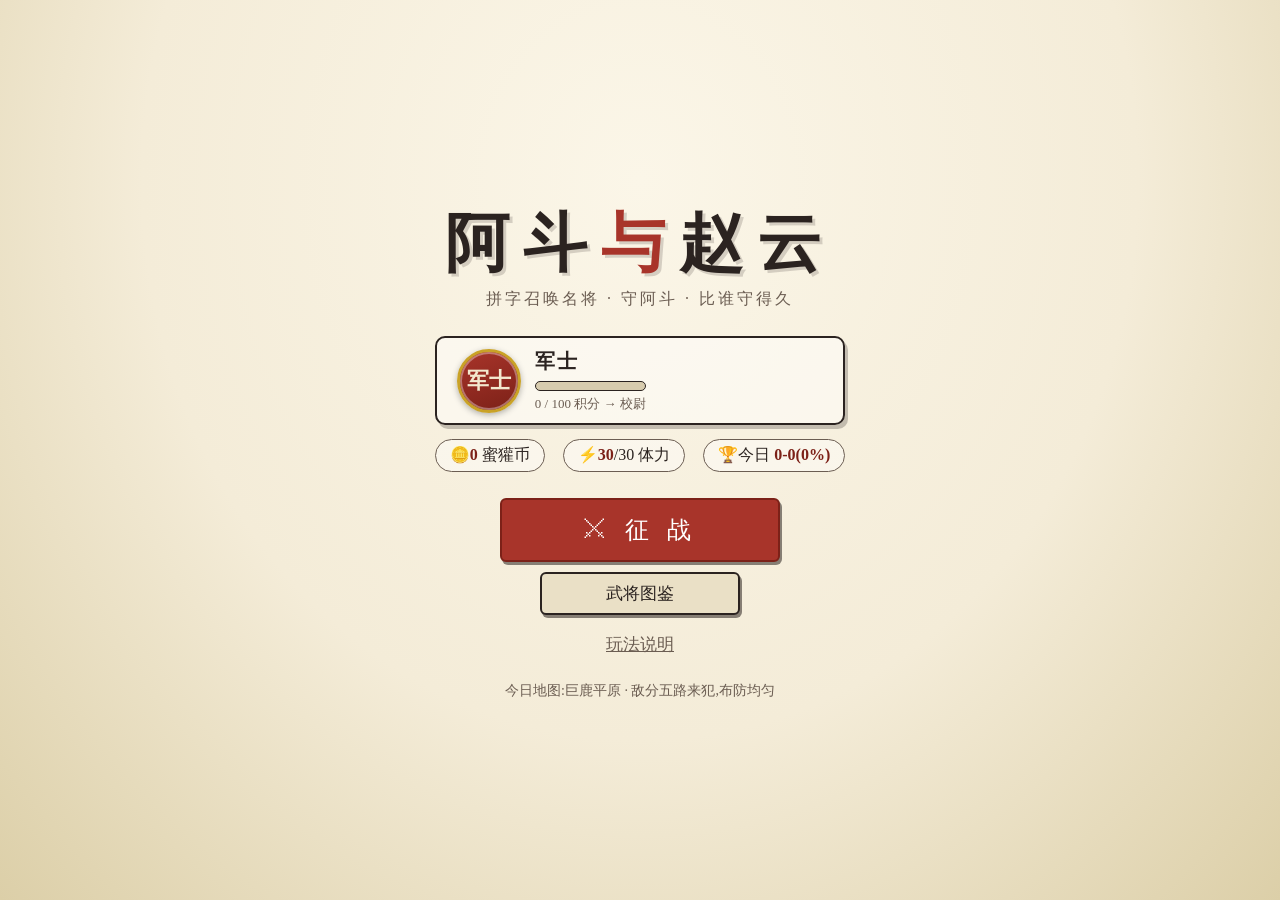
==== index.html @ 6e0cedb0 "feat: 阿斗与赵云武将版 webgame P0 最小闭环(纯前端,零依赖) - 假PVP异步对战:拟真人机器人按军衔分层生成战绩+昵称头像池 - 字谜玩法:征兵抽字牌→拼字召唤(赵+云=赵云)→重" ====
<!DOCTYPE html>
<html lang="zh-CN">
<head>
<meta charset="UTF-8">
<meta name="viewport" content="width=device-width, initial-scale=1.0, maximum-scale=1.0, user-scalable=no">
<title>阿斗与赵云 · 武将版</title>
<link rel="stylesheet" href="css/style.css">
</head>
<body>
<div id="app">

  <!-- ============ 主菜单 ============ -->
  <section id="screen-menu" class="screen">
    <div class="menu-inner">
      <h1 class="logo">阿斗<span class="gold">与</span>赵云</h1>
      <p class="logo-sub">拼字召唤名将 · 守阿斗 · 比谁守得久</p>
      <div class="menu-rank-card">
        <div id="menu-rank-badge" class="rank-badge">军士</div>
        <div class="rank-info">
          <div id="menu-rank-name" class="rank-name">军士</div>
          <div class="rank-bar"><div id="menu-rank-bar" class="rank-bar-fill"></div></div>
          <div id="menu-rank-progress" class="rank-progress">0 / 100 积分</div>
        </div>
      </div>
      <div class="menu-res-row">
        <div class="menu-res"><span class="res-ico">🪙</span><b id="menu-coins">0</b> 蜜獾币</div>
        <div class="menu-res"><span class="res-ico">⚡</span><b id="menu-stamina">30</b>/30 体力</div>
        <div class="menu-res"><span class="res-ico">🏆</span>今日 <b id="menu-wl">0-0</b></div>
      </div>
      <button id="btn-battle" class="btn btn-primary btn-big">⚔ 征 战</button>
      <button id="btn-gallery" class="btn btn-secondary">武将图鉴</button>
      <button id="btn-help" class="btn btn-text">玩法说明</button>
      <p id="menu-map" class="menu-map"></p>
    </div>
  </section>

  <!-- ============ 对战界面 ============ -->
  <section id="screen-battle" class="screen hidden">
    <div class="battle-hud">
      <div class="hud-opp" id="hud-opp"></div>
      <div class="hud-center">
        <div class="hud-wave">第 <b id="hud-wave">0</b>/30 波</div>
        <div class="hud-time" id="hud-time">00:00</div>
      </div>
      <div class="hud-adou">
        <span class="adou-label">阿斗</span>
        <span id="hud-hearts"></span>
      </div>
      <div class="hud-mantou">🍞 <b id="hud-mantou">0</b></div>
      <button id="btn-quit" class="btn btn-sm btn-text" title="撤退回主城">撤退</button>
    </div>
    <div class="hud-buffs" id="hud-buffs"></div>

    <div id="board-wrap">
      <div id="board"></div>
      <div id="adou-stand"></div>
    </div>

    <div class="battle-panel">
      <div class="panel-row">
        <div class="spell-slot-wrap">
          <div class="spell-slot" id="spell-slot">
            <div class="spell-cell" data-i="0"></div>
            <div class="spell-cell" data-i="1"></div>
            <div class="spell-cell" data-i="2"></div>
          </div>
          <button id="btn-summon" class="btn btn-gold btn-sm" disabled>召唤</button>
        </div>
        <button id="btn-recruit" class="btn btn-primary btn-recruit">征兵 <span id="recruit-cost">10</span>🍞</button>
        <button id="btn-frag" class="btn btn-sm btn-frag" disabled>碎片兑换 <span id="frag-count">0</span>/10</button>
      </div>
      <div class="panel-row">
        <div class="hand-label">字牌</div>
        <div id="hand-tiles" class="hand-tiles"></div>
      </div>
      <div class="panel-row">
        <div class="hand-label">武将</div>
        <div id="bench" class="bench"></div>
      </div>
    </div>
    <div class="tip-line" id="tip-line"></div>
  </section>

  <!-- ============ 图鉴 ============ -->
  <section id="screen-gallery" class="screen hidden">
    <div class="gallery-head">
      <button class="btn btn-text btn-back" data-back="menu">‹ 返回</button>
      <h2>武将图鉴</h2>
      <span id="gallery-count" class="gallery-count"></span>
    </div>
    <div id="gallery-grid" class="gallery-grid"></div>
    <div class="bond-box">
      <h3>羁绊</h3>
      <div id="bond-list" class="bond-list"></div>
    </div>
  </section>

  <!-- ============ 帮助 ============ -->
  <section id="screen-help" class="screen hidden">
    <div class="help-head">
      <button class="btn btn-text btn-back" data-back="menu">‹ 返回</button>
      <h2>玩法说明</h2>
    </div>
    <div class="help-body">
      <h3>目标</h3>
      <p>征兵、拼字召唤名将、排兵布阵,守住阿斗。与机器人对手比<b>谁坚持得更久</b>。</p>
      <h3>核心循环</h3>
      <p><b>征兵</b>抽字牌(成本递增)→ <b>拼字</b>凑齐姓名字牌召唤武将(赵+云=赵云,重复拼出升星)→ <b>布阵</b>拖武将上棋盘 → <b>防守</b>武将自动攻击,波次推进 → <b>对比</b>比对手坚持波数/用时定胜负。</p>
      <h3>卖血经济</h3>
      <p>阿斗每掉 1 滴血,补偿 <b>10 馒头</b>。可故意放水小怪换资源,但阿斗血量归零即败。</p>
      <h3>技能</h3>
      <p>武将自动攻击积攒怒气,怒气满后<b>点击棋盘上的武将</b>释放主动技能。</p>
      <h3>职业克制</h3>
      <p>枪克骑 · 骑克刀 · 刀克枪;弓远程压制近战;谋将克制精英/BOSS。6 种羁绊上阵自动激活。</p>
      <h3>军衔</h3>
      <p>对战胜利得 30 分、失败得 5 分,累计晋升 11 级军衔:军士→校尉→少将→中将→上将→大将→元帅→诸侯→霸主→君主→皇帝。对手按军衔分层,永远有"差一点就赢"的目标。</p>
      <h3>体力与广告(纯 IAA)</h3>
      <p>每日 30 点体力,每局消耗 1 点。体力不足时可通过<b>看广告</b>恢复(每日 5 次,每次 +10)。游戏无充值入口。</p>
      <h3>每日重置</h3>
      <p>地图每日轮换、今日胜率每日清零重算。</p>
    </div>
  </section>

  <!-- ============ 弹窗 ============ -->
  <div id="modal-mask" class="modal hidden">
    <div class="modal-box" id="modal-content"></div>
  </div>

</div>
<script src="js/config.js"></script>
<script src="js/rand.js"></script>
<script src="js/engine.js"></script>
<script src="js/bot.js"></script>
<script src="js/save.js"></script>
<script src="js/game.js"></script>
<script src="js/ui.js"></script>
<script>window.addEventListener('DOMContentLoaded', function () { Game.init(); });</script>
</body>
</html>
---- css/style.css ----
/* ============ 阿斗与赵云 · 水墨文字风 ============ */
* { margin:0; padding:0; box-sizing:border-box; -webkit-tap-highlight-color:transparent; }
:root{
  --paper:#f4ecd8;
  --paper-2:#eae0c6;
  --ink:#2b2320;
  --ink-soft:#6b5d52;
  --red:#a8342a;
  --red-deep:#7c2118;
  --gold:#c9a227;
  --gold-light:#e8c96a;
  --ssr:#d4a017;
  --sr:#7a5cc7;
  --green:#3f6d3f;
}
html,body{ height:100%; }
body{
  font-family:"STKaiti","KaiTi","楷体","STSong","SimSun",serif;
  background:radial-gradient(ellipse at 50% 20%, #fbf6e8 0%, var(--paper) 55%, #dccfa8 100%);
  color:var(--ink);
  overflow:hidden;
  user-select:none;
  touch-action:manipulation;
}
.hidden{ display:none !important; }
button{ font-family:inherit; cursor:pointer; }

/* ---------- 通用按钮 ---------- */
.btn{
  border:2px solid var(--ink);
  background:var(--paper-2);
  color:var(--ink);
  padding:8px 16px;
  font-size:17px;
  border-radius:6px;
  box-shadow:2px 3px 0 rgba(43,35,32,.55);
  transition:transform .06s, box-shadow .06s, filter .15s;
}
.btn:hover{ filter:brightness(1.06); }
.btn:active{ transform:translate(1px,2px); box-shadow:1px 1px 0 rgba(43,35,32,.55); }
.btn:disabled{ opacity:.45; cursor:not-allowed; box-shadow:1px 2px 0 rgba(43,35,32,.35); }
.btn-primary{ background:var(--red); color:#fff; border-color:var(--red-deep); }
.btn-gold{ background:var(--gold-light); border-color:var(--gold); color:#3a2a05; }
.btn-secondary{ background:var(--paper-2); }
.btn-text{ background:none; border:none; box-shadow:none; color:var(--ink-soft); text-decoration:underline; }
.btn-text:hover{ color:var(--ink); }
.btn-big{ font-size:24px; padding:14px 46px; letter-spacing:6px; }
.btn-sm{ font-size:14px; padding:5px 10px; }

/* ---------- 屏幕 ---------- */
.screen{
  position:fixed; inset:0;
  display:flex; flex-direction:column;
  align-items:center; justify-content:center;
  overflow:hidden;
}

/* ---------- 主菜单 ---------- */
.menu-inner{ text-align:center; padding:20px; }
.logo{
  font-size:64px; letter-spacing:14px; color:var(--ink);
  text-shadow:3px 3px 0 rgba(43,35,32,.18);
  margin-bottom:2px;
}
.logo .gold{ color:var(--red); }
.logo-sub{ color:var(--ink-soft); font-size:16px; margin-bottom:26px; letter-spacing:3px; }
.menu-rank-card{
  display:flex; align-items:center; gap:14px;
  background:rgba(255,255,255,.45);
  border:2px solid var(--ink);
  border-radius:10px;
  padding:10px 20px;
  margin:0 auto 14px;
  max-width:420px;
  text-align:left;
  box-shadow:3px 4px 0 rgba(43,35,32,.25);
}
.rank-badge{
  width:64px; height:64px; flex:none;
  border-radius:50%;
  background:linear-gradient(160deg, var(--red), var(--red-deep));
  color:#f3e9cf;
  font-size:22px; font-weight:bold;
  display:flex; align-items:center; justify-content:center;
  border:3px solid var(--gold);
  box-shadow:inset 0 0 0 2px rgba(255,255,255,.35), 0 2px 6px rgba(0,0,0,.3);
}
.rank-name{ font-size:20px; font-weight:bold; letter-spacing:2px; }
.rank-bar{ height:10px; background:#d8ccae; border:1px solid var(--ink); border-radius:6px; margin:6px 0 4px; overflow:hidden; }
.rank-bar-fill{ height:100%; background:linear-gradient(90deg, var(--gold), var(--gold-light)); width:0%; transition:width .4s; }
.rank-progress{ font-size:13px; color:var(--ink-soft); }
.menu-res-row{ display:flex; gap:18px; justify-content:center; margin:0 auto 26px; flex-wrap:wrap; }
.menu-res{ font-size:16px; background:rgba(255,255,255,.4); border:1px solid var(--ink-soft); border-radius:20px; padding:5px 14px; }
.menu-res b{ color:var(--red-deep); }
.menu-inner .btn{ display:block; margin:10px auto; }
#btn-battle{ min-width:280px; }
#btn-gallery{ min-width:200px; }
.menu-map{ margin-top:18px; color:var(--ink-soft); font-size:14px; }

/* ---------- 对局 HUD ---------- */
#screen-battle{ justify-content:flex-start; }
.battle-hud{
  width:100%; max-width:960px;
  display:flex; align-items:center; gap:14px;
  padding:10px 14px 4px;
  font-size:16px;
}
.hud-opp{
  display:flex; align-items:center; gap:8px;
  background:rgba(255,255,255,.5);
  border:1px solid var(--ink-soft);
  border-radius:20px;
  padding:4px 12px 4px 4px;
  flex:1; min-width:0;
}
.avatar{
  width:36px; height:36px; flex:none;
  border-radius:50%;
  background:linear-gradient(150deg,#7a5cc7,#4a3a8f);
  color:#fff; font-size:19px;
  display:flex; align-items:center; justify-content:center;
  border:2px solid var(--gold);
}
.hud-opp .opp-name{ font-weight:bold; font-size:15px; white-space:nowrap; overflow:hidden; text-overflow:ellipsis; }
.hud-opp .opp-info{ font-size:12px; color:var(--ink-soft); white-space:nowrap; overflow:hidden; text-overflow:ellipsis; }
.hud-center{ text-align:center; flex:none; }
.hud-wave{ font-size:15px; }
.hud-wave b{ color:var(--red-deep); font-size:19px; }
.hud-time{ font-size:13px; color:var(--ink-soft); }
.hud-adou{ flex:none; display:flex; align-items:center; gap:6px; font-size:15px; }
.adou-label{ font-weight:bold; color:var(--red-deep); }
.heart{ color:var(--red); font-size:18px; text-shadow:0 1px 0 rgba(0,0,0,.2); }
.heart.lost{ color:#c9bfa6; }
.hud-mantou{ flex:none; font-size:17px; }
.hud-mantou b{ color:var(--green); font-size:20px; }
.hud-buffs{
  width:100%; max-width:960px; padding:0 14px;
  display:flex; gap:8px; min-height:24px; flex-wrap:wrap;
}
.hud-buffs .buff-chip{
  font-size:12px; background:rgba(201,162,39,.25);
  border:1px solid var(--gold); border-radius:10px; padding:1px 8px;
}

/* ---------- 棋盘 ---------- */
#board-wrap{ position:relative; width:100%; max-width:960px; padding:6px 14px 2px; flex:1; display:flex; align-items:center; }
#board{
  position:relative;
  width:100%;
  aspect-ratio:7/5;
  background:rgba(255,255,255,.38);
  border:3px solid var(--ink);
  border-radius:8px;
  box-shadow:4px 5px 0 rgba(43,35,32,.3), inset 0 0 40px rgba(124,33,24,.06);
}
.board-grid-line{
  position:absolute; background:rgba(43,35,32,.13);
}
.board-grid-line.v{ width:1px; top:0; bottom:0; }
.board-grid-line.h{ height:1px; left:0; right:0; }
.cell-hint{
  position:absolute; border:2px dashed rgba(43,35,32,.3); border-radius:4px;
  background:rgba(255,255,255,.1);
}
.cell-hint.ok{ border-color:rgba(63,109,63,.65); background:rgba(63,109,63,.15); }
.cell-hint.bad{ border-color:rgba(168,52,42,.65); background:rgba(168,52,42,.15); }

.unit{
  position:absolute;
  transform:translate(-50%,-50%);
  z-index:3;
  display:flex; flex-direction:column; align-items:center; justify-content:center;
  transition:left .1s linear, top .1s linear;
}
.unit.monster{ z-index:2; transition:none; }
.unit .u-face{
  width:74%; aspect-ratio:1;
  border-radius:6px;
  display:flex; align-items:center; justify-content:center;
  font-size:clamp(13px, 2.4vw, 26px); font-weight:bold;
  color:#fff;
  border:2px solid var(--ink);
  box-shadow:2px 2px 0 rgba(43,35,32,.5);
  text-shadow:1px 1px 0 rgba(0,0,0,.4);
  position:relative;
}
.unit.monster .u-face{ border-radius:50%; background:#7a7468; }
.unit.monster .u-face.elite{ background:#a8342a; border-color:var(--red-deep); }
.unit.monster .u-face.boss{ background:#3d2b1f; font-size:clamp(18px,3.2vw,34px); border-width:3px; }
.unit .u-hp{
  width:80%; height:5px; background:rgba(0,0,0,.35);
  border-radius:3px; margin-top:2px; overflow:hidden;
}
.unit .u-hp i{ display:block; height:100%; background:linear-gradient(90deg,#5c8a3f,#8fce5e); }
.unit.monster .u-hp i{ background:linear-gradient(90deg,#b0433a,#e07a6c); }
.unit .u-name{ font-size:clamp(11px,1.5vw,15px); line-height:1.1; text-align:center; }
.unit .u-star{ font-size:10px; color:var(--gold); line-height:1; text-shadow:0 0 2px rgba(0,0,0,.4); }
.unit .u-lv{ position:absolute; top:-8px; right:-8px; font-size:10px; background:var(--ink); color:#fff; border-radius:8px; padding:0 5px; }
.unit.ready-fury{ filter:drop-shadow(0 0 6px rgba(201,162,39,.95)); }
.unit.ready-fury .u-face{ animation:pulse 1s infinite; cursor:pointer; }
@keyframes pulse{ 0%,100%{box-shadow:0 0 4px 2px rgba(201,162,39,.8);} 50%{box-shadow:0 0 14px 5px rgba(201,162,39,1);} }
.unit.attacking .u-face{ animation:strike .18s; }
@keyframes strike{ 0%{transform:scale(1);} 40%{transform:scale(1.18);} 100%{transform:scale(1);} }
.unit .u-fury{
  width:80%; height:4px; background:rgba(0,0,0,.3);
  border-radius:2px; margin-top:1px; overflow:hidden;
}
.unit .u-fury i{ display:block; height:100%; background:linear-gradient(90deg,#c9a227,#ffe08a); }

/* 阿斗营帐 */
#adou-stand{
  position:absolute; z-index:4;
  width:12%; aspect-ratio:1;
  transform:translate(-50%,-50%);
  pointer-events:none;
  display:flex; flex-direction:column; align-items:center; justify-content:center;
  background:rgba(168,52,42,.85);
  border:3px solid var(--red-deep);
  border-radius:50%;
  color:#f7eccb; font-size:clamp(13px,2vw,20px); font-weight:bold;
  box-shadow:3px 4px 0 rgba(43,35,32,.4), inset 0 0 12px rgba(255,255,255,.2);
}
#adou-stand .adou-hp{ font-size:clamp(10px,1.3vw,13px); letter-spacing:2px; }
#adou-stand.hurt{ animation:adouHurt .35s; }
@keyframes adouHurt{ 0%,100%{transform:translate(-50%,-50%) scale(1);} 40%{transform:translate(-50%,-50%) scale(1.25);} }
#adou-stand.dead{ filter:grayscale(.9); opacity:.6; }

/* 飘字 */
.dmg-float{
  position:absolute; z-index:9;
  transform:translate(-50%,-50%);
  font-weight:bold; font-size:15px;
  color:#fff; text-shadow:1px 1px 0 rgba(0,0,0,.6), -1px -1px 0 rgba(0,0,0,.6);
  pointer-events:none;
  animation:floatUp .9s ease-out forwards;
}
.dmg-float.crit{ color:#ffe08a; font-size:20px; }
.dmg-float.heal{ color:#8fce5e; }
.dmg-float.gold{ color:var(--gold-light); }
@keyframes floatUp{ 0%{opacity:1;} 100%{opacity:0; transform:translate(-50%,-140%);} }
.boom{
  position:absolute; z-index:8; pointer-events:none;
  width:44px; height:44px; border-radius:50%;
  background:radial-gradient(circle, rgba(255,224,138,.95), rgba(201,39,39,.7) 60%, transparent 75%);
  animation:boomAnim .5s ease-out forwards;
}
@keyframes boomAnim{ 0%{transform:translate(-50%,-50%) scale(.3); opacity:1;} 100%{transform:translate(-50%,-50%) scale(1.9); opacity:0;} }
.bolt{
  position:absolute; z-index:8; pointer-events:none;
  width:6px; height:60px; background:linear-gradient(#fff,#ffd700,#ff6a00);
  box-shadow:0 0 12px 3px rgba(255,200,60,.8);
  animation:boltAnim .45s ease-out forwards;
}
@keyframes boltAnim{ 0%{transform:translate(-50%,-50%) rotate(var(--rot)) scaleY(0); opacity:1;} 60%{transform:translate(-50%,-50%) rotate(var(--rot)) scaleY(1);} 100%{transform:translate(-50%,-50%) rotate(var(--rot)) scaleY(1); opacity:0;} }
.flame{
  position:absolute; z-index:8; pointer-events:none;
  width:34px; height:34px; border-radius:50%;
  background:radial-gradient(circle, #ffe27a, #ff7a1a 60%, transparent 78%);
  animation:flameAnim .6s ease-out forwards;
}
@keyframes flameAnim{ 0%{transform:translate(-50%,-50%) scale(.4); opacity:1;} 100%{transform:translate(-50%,-50%) scale(1.7); opacity:0;} }

/* ---------- 底部面板 ---------- */
.battle-panel{
  width:100%; max-width:960px;
  padding:4px 14px 10px;
  display:flex; flex-direction:column; gap:6px;
}
.panel-row{ display:flex; align-items:center; gap:8px; min-height:52px; }
.spell-slot-wrap{ display:flex; align-items:center; gap:6px; flex:none; }
.spell-slot{ display:flex; gap:4px; }
.spell-cell{
  width:42px; height:52px;
  background:rgba(255,255,255,.4);
  border:2px dashed var(--ink-soft);
  border-radius:5px;
  display:flex; align-items:center; justify-content:center;
  font-size:24px; font-weight:bold;
  position:relative;
  transition:transform .08s;
}
.spell-cell.filled{ background:linear-gradient(160deg, #fdf3dd, #e8d9b4); border-style:solid; border-color:var(--ink); box-shadow:2px 2px 0 rgba(43,35,32,.4); }
.spell-cell.matched{ border-color:var(--red); box-shadow:0 0 8px 2px rgba(201,162,39,.9); }
.spell-cell.empty:hover{ background:rgba(255,255,255,.65); }
.spell-cell .tile-star{ position:absolute; top:-6px; right:-6px; font-size:10px; color:var(--ssr); background:#fff; border-radius:6px; padding:0 3px; border:1px solid var(--gold); }
.btn-recruit{ flex:none; font-size:18px; padding:10px 18px; }
.btn-frag{ flex:none; }
.hand-label{ flex:none; font-size:14px; color:var(--ink-soft); width:34px; }
.hand-tiles{ flex:1; display:flex; gap:6px; overflow-x:auto; padding:4px 0; min-height:54px; }
.hand-tiles::-webkit-scrollbar{ height:4px; }
.hand-tiles::-webkit-scrollbar-thumb{ background:var(--ink-soft); border-radius:2px; }
.bench{ flex:1; display:flex; gap:8px; overflow-x:auto; padding:4px 0; min-height:60px; }
.bench::-webkit-scrollbar{ height:4px; }
.bench::-webkit-scrollbar-thumb{ background:var(--ink-soft); border-radius:2px; }

/* 字牌 */
.tile{
  flex:none;
  width:44px; height:54px;
  background:linear-gradient(160deg, #fdf3dd, #eadbb2);
  border:2px solid var(--ink);
  border-radius:5px;
  display:flex; align-items:center; justify-content:center;
  font-size:26px; font-weight:bold;
  position:relative;
  box-shadow:2px 3px 0 rgba(43,35,32,.45);
  cursor:grab;
  transition:transform .08s;
}
.tile:active{ cursor:grabbing; transform:scale(.94); }
.tile .tile-sr{ position:absolute; bottom:-6px; right:-6px; font-size:9px; background:var(--sr); color:#fff; border-radius:6px; padding:0 4px; border:1px solid #fff; }
.tile .tile-ssr{ position:absolute; bottom:-6px; right:-6px; font-size:9px; background:var(--ssr); color:#fff; border-radius:6px; padding:0 4px; border:1px solid #fff; }
.tile.glow{ animation:tileGlow 1.2s infinite; }
@keyframes tileGlow{ 0%,100%{box-shadow:2px 3px 0 rgba(43,35,32,.45);} 50%{box-shadow:0 0 10px 3px rgba(201,162,39,.9);} }

/* 武将卡(待部署/图鉴) */
.gen-card{
  flex:none;
  width:92px;
  background:linear-gradient(170deg, #fdf6e6, #e7d7b0);
  border:2px solid var(--ink);
  border-radius:8px;
  padding:5px 6px;
  box-shadow:2px 3px 0 rgba(43,35,32,.4);
  cursor:grab;
  text-align:center;
  position:relative;
}
.gen-card:active{ cursor:grabbing; }
.gen-card .gc-name{ font-size:16px; font-weight:bold; line-height:1.2; }
.gen-card .gc-cls{ font-size:11px; color:var(--ink-soft); }
.gen-card .gc-star{ font-size:12px; color:var(--gold); text-shadow:0 0 2px rgba(0,0,0,.2); }
.gen-card .gc-lv{ font-size:10px; color:var(--ink-soft); }
.gen-card.ssr{ border-color:var(--ssr); background:linear-gradient(170deg,#fff6dd,#f0d68a); }
.gen-card.sr{ border-color:var(--sr); background:linear-gradient(170deg,#f4eefe,#d9c9f2); }
.gen-card .gc-bonds{ font-size:10px; color:var(--red-deep); line-height:1.3; min-height:14px; }
.gen-card .gc-skill{ font-size:9px; color:var(--ink-soft); line-height:1.2; margin-top:2px; }
.gen-card .gc-own{ position:absolute; top:-8px; right:-8px; font-size:13px; background:#fff; border:1px solid var(--gold); border-radius:50%; width:22px; height:22px; display:flex; align-items:center; justify-content:center; }

/* 顶部提示 */
.tip-line{
  width:100%; max-width:960px; padding:0 14px 8px;
  text-align:center; font-size:14px; color:var(--ink-soft);
  min-height:22px;
}

/* 拖拽鬼影 */
.ghosting{ opacity:.72; pointer-events:none; box-shadow:0 8px 20px rgba(0,0,0,.35); transform:scale(1.06); }

/* 召唤按钮就绪发光 */
#btn-summon.btn-glow{
  animation:btnGlow 1.1s infinite;
  background:linear-gradient(160deg, var(--gold-light), var(--gold));
  color:#3a2a05;
}
@keyframes btnGlow{ 0%,100%{box-shadow:0 0 6px 1px rgba(201,162,39,.7);} 50%{box-shadow:0 0 16px 5px rgba(201,162,39,1);} }

/* 图鉴未收集 */
.gen-card.not-owned{ opacity:.72; }

/* ---------- 图鉴 ---------- */
#screen-gallery{ justify-content:flex-start; overflow-y:auto; }
.gallery-head{ width:100%; max-width:960px; display:flex; align-items:center; gap:14px; padding:14px; }
.gallery-head h2{ flex:1; text-align:center; font-size:26px; letter-spacing:6px; }
.gallery-count{ color:var(--ink-soft); }
.gallery-grid{ width:100%; max-width:960px; padding:0 14px; display:grid; grid-template-columns:repeat(auto-fill,minmax(150px,1fr)); gap:12px; }
.gallery-grid .gen-card{ width:auto; cursor:default; }
.bond-box{ width:100%; max-width:960px; padding:16px 14px 30px; }
.bond-box h3{ font-size:20px; margin-bottom:8px; letter-spacing:3px; }
.bond-list{ display:grid; grid-template-columns:repeat(auto-fill,minmax(220px,1fr)); gap:8px; }
.bond-item{
  background:rgba(255,255,255,.45); border:1px solid var(--ink-soft);
  border-radius:8px; padding:8px 12px; font-size:14px;
}
.bond-item b{ color:var(--red-deep); }

/* ---------- 帮助 ---------- */
#screen-help{ justify-content:flex-start; overflow-y:auto; }
.help-head{ width:100%; max-width:960px; display:flex; align-items:center; gap:14px; padding:14px; }
.help-head h2{ flex:1; text-align:center; font-size:26px; letter-spacing:6px; }
.help-body{ width:100%; max-width:720px; padding:0 20px 40px; }
.help-body h3{ font-size:19px; margin:16px 0 6px; color:var(--red-deep); border-left:4px solid var(--red); padding-left:8px; }
.help-body p{ font-size:16px; line-height:1.7; color:var(--ink); }
.help-body b{ color:var(--red-deep); }

/* ---------- 弹窗 ---------- */
.modal{
  position:fixed; inset:0; z-index:50;
  background:rgba(30,22,16,.55);
  display:flex; align-items:center; justify-content:center;
  backdrop-filter:blur(2px);
}
.modal-box{
  background:linear-gradient(170deg, #fbf4e2, #e9dcb8);
  border:3px solid var(--ink);
  border-radius:14px;
  padding:22px 26px;
  max-width:560px; width:92%;
  box-shadow:6px 8px 0 rgba(0,0,0,.35);
  text-align:center;
  max-height:88vh; overflow-y:auto;
}
.modal-box h2{ font-size:26px; letter-spacing:4px; margin-bottom:6px; }
.modal-box h3{ font-size:18px; margin:12px 0 6px; color:var(--red-deep); }
.modal-box p{ font-size:15px; line-height:1.6; margin:4px 0; }
.modal-box .btn{ margin:8px 6px; }

/* 对手卡 */
.opp-card{
  display:flex; align-items:center; gap:14px;
  background:rgba(255,255,255,.5);
  border:2px solid var(--ink);
  border-radius:12px;
  padding:12px 16px;
  margin:10px 0;
  text-align:left;
}
.opp-card .avatar{ width:54px; height:54px; font-size:26px; }
.opp-card .opp-name{ font-size:19px; font-weight:bold; }
.opp-card .opp-rank{ font-size:13px; color:var(--red-deep); font-weight:bold; }
.opp-card .opp-stat{ font-size:14px; color:var(--ink); }
.opp-card .opp-lineup{ font-size:12px; color:var(--ink-soft); margin-top:2px; }
.opp-card .opp-tag{ font-size:12px; background:var(--paper-2); border:1px solid var(--ink-soft); border-radius:10px; padding:0 8px; margin-right:4px; }

/* 结算 */
.settle-result{ font-size:34px; font-weight:bold; letter-spacing:8px; margin:6px 0; }
.settle-result.win{ color:var(--red-deep); }
.settle-result.lose{ color:#5a5248; }
.settle-result.draw{ color:var(--gold); }
.compare-bar{
  display:flex; align-items:center; gap:10px; margin:12px 0;
}
.compare-bar .cb-side{ flex:1; text-align:center; font-size:13px; }
.compare-bar .cb-track{ flex:3; height:16px; background:#d8ccae; border:1px solid var(--ink); border-radius:8px; position:relative; }
.compare-bar .cb-fill{ position:absolute; top:0; bottom:0; border-radius:8px; }
.compare-bar .cb-fill.me{ left:0; background:linear-gradient(90deg,var(--red),#e0655a); }
.compare-bar .cb-fill.opp{ right:0; background:linear-gradient(270deg,var(--gold),#a8842a); }
.star-row{ font-size:30px; letter-spacing:6px; margin:8px 0; }
.star-row .on{ color:var(--gold); text-shadow:0 0 6px rgba(201,162,39,.8); }
.star-row .off{ color:#c9bfa6; }
.reward-line{ font-size:15px; margin:6px 0; }
.reward-line b{ color:var(--red-deep); }

/* 三选一 */
.choice-grid{ display:flex; flex-direction:column; gap:8px; margin:10px 0; }
.choice-item{
  background:rgba(255,255,255,.55);
  border:2px solid var(--ink);
  border-radius:10px;
  padding:10px 14px;
  font-size:16px;
  text-align:left;
  box-shadow:2px 3px 0 rgba(43,35,32,.4);
  transition:filter .1s, transform .05s;
}
.choice-item:hover{ filter:brightness(1.07); }
.choice-item:active{ transform:translate(1px,2px); box-shadow:1px 1px 0 rgba(43,35,32,.4); }
.choice-item .ci-title{ font-weight:bold; color:var(--red-deep); font-size:17px; }
.choice-item .ci-desc{ font-size:13px; color:var(--ink-soft); }

/* 引导 */
.tutor-step{
  text-align:left; font-size:16px; line-height:1.7;
}
.tutor-step b{ color:var(--red-deep); }
.tutor-step .tutor-arrow{ text-align:center; font-size:26px; margin:4px 0; color:var(--gold); }

/* 广告 */
.ad-box{
  border:2px dashed var(--red);
  background:#1c1512;
  color:#f3e9cf;
  padding:20px;
  border-radius:10px;
  margin:10px 0;
}
.ad-box .ad-title{ font-size:20px; font-weight:bold; color:var(--gold-light); }
.ad-box .ad-count{ font-size:30px; margin:10px 0; }
.ad-box .ad-note{ font-size:12px; color:#9a8f7e; }

/* 滚动条 */
::-webkit-scrollbar{ width:8px; height:8px; }
::-webkit-scrollbar-thumb{ background:var(--ink-soft); border-radius:4px; }

/* 响应式 */
@media (max-width:700px){
  .logo{ font-size:42px; letter-spacing:8px; }
  .menu-res-row{ gap:8px; }
  .battle-hud{ gap:8px; font-size:14px; }
  .spell-cell{ width:34px; height:44px; font-size:20px; }
  .tile{ width:38px; height:48px; font-size:22px; }
  .gen-card{ width:78px; }
  .btn-recruit{ font-size:15px; padding:8px 12px; }
}
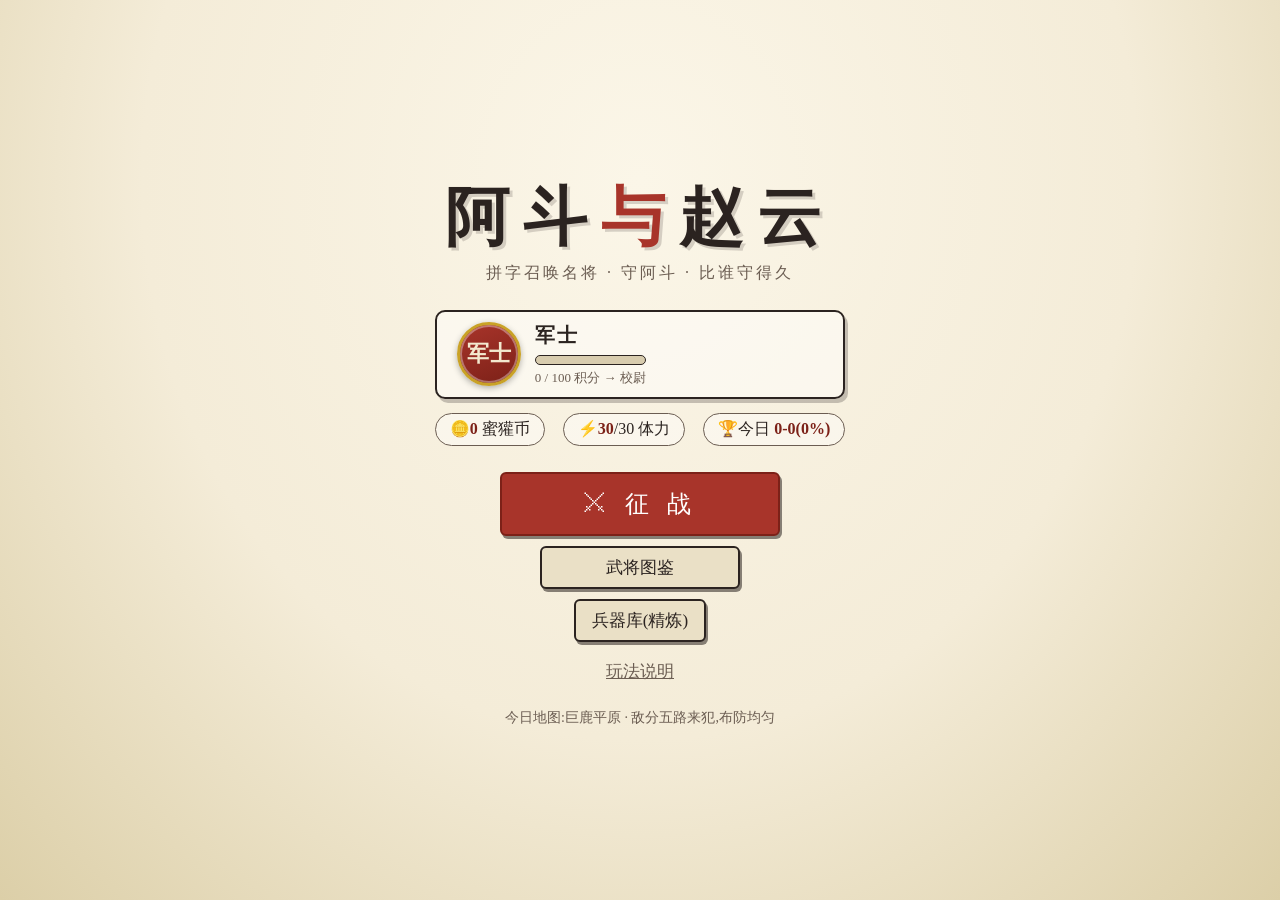
==== commit d19805c7: "webgame v1.0: 阿斗与赵云武将版最小闭环——按图鉴 v1.2 完成 6 点改造（删克制/升星/回血/被动、技能冷却自动释放、武器 8 合 1 精炼、道具仅保留局间 10 种）" ====
--- a/index.html
+++ b/index.html
@@ -29,6 +29,7 @@
       </div>
       <button id="btn-battle" class="btn btn-primary btn-big">⚔ 征 战</button>
       <button id="btn-gallery" class="btn btn-secondary">武将图鉴</button>
+      <button id="btn-weapon" class="btn btn-secondary">兵器库(精炼)</button>
       <button id="btn-help" class="btn btn-text">玩法说明</button>
       <p id="menu-map" class="menu-map"></p>
     </div>
@@ -53,7 +54,6 @@
 
     <div id="board-wrap">
       <div id="board"></div>
-      <div id="adou-stand"></div>
     </div>
 
     <div class="battle-panel">
@@ -89,9 +89,11 @@
       <span id="gallery-count" class="gallery-count"></span>
     </div>
     <div id="gallery-grid" class="gallery-grid"></div>
-    <div class="bond-box">
-      <h3>羁绊</h3>
-      <div id="bond-list" class="bond-list"></div>
+    <div class="counter-box">
+      <h3>职业</h3>
+      <div class="counter-list" id="counter-list">
+        <div class="counter-item"><b>枪/骑/刀/弓/谋/主君</b><br>无职业克制:构筑深度来自职业 × 技能 × 站位(远程中路覆盖多路,近战前置拦截)</div>
+      </div>
     </div>
   </section>
 
@@ -105,13 +107,19 @@
       <h3>目标</h3>
       <p>征兵、拼字召唤名将、排兵布阵,守住阿斗。与机器人对手比<b>谁坚持得更久</b>。</p>
       <h3>核心循环</h3>
-      <p><b>征兵</b>抽字牌(成本递增)→ <b>拼字</b>凑齐姓名字牌召唤武将(赵+云=赵云,重复拼出升星)→ <b>布阵</b>拖武将上棋盘 → <b>防守</b>武将自动攻击,波次推进 → <b>对比</b>比对手坚持波数/用时定胜负。</p>
+      <p><b>征兵</b>抽字牌(成本递增)→ <b>拼字</b>凑齐姓名字牌召唤武将(赵+云=赵云;重复拼出转化为碎片)→ <b>布阵</b>拖武将上棋盘 → <b>防守</b>武将自动攻击,波次推进 → <b>对比</b>比对手坚持波数/用时定胜负。</p>
       <h3>卖血经济</h3>
       <p>阿斗每掉 1 滴血,补偿 <b>10 馒头</b>。可故意放水小怪换资源,但阿斗血量归零即败。</p>
-      <h3>技能</h3>
-      <p>武将自动攻击积攒怒气,怒气满后<b>点击棋盘上的武将</b>释放主动技能。</p>
-      <h3>职业克制</h3>
-      <p>枪克骑 · 骑克刀 · 刀克枪;弓远程压制近战;谋将克制精英/BOSS。6 种羁绊上阵自动激活。</p>
+      <h3>技能（自动释放）</h3>
+      <p>武将自动攻击,<b>技能冷却结束自动释放</b>(基础 15 秒),无需怒气、无需手动操作。局间道具「锦囊妙计」可缩短冷却。</p>
+      <h3>局内成长（按攻击次数）</h3>
+      <p>无升星：武将每次攻击命中累积成长值(需求 3×等级),达到阈值自动升级,每级 +8% 攻击与攻速。多目标武将成长更快。</p>
+      <h3>职业与站位</h3>
+      <p>10 名武将分 6 职业（枪/骑/刀/弓/谋/主君）,<b>无职业克制</b>,构筑深度来自<b>技能 × 站位</b>。远程/谋将放<b>中路</b>覆盖多路,近战放<b>前排贴近阿斗侧</b>拦截;漏怪抵达阿斗掉血换馒头(卖血)。</p>
+      <h3>局间道具（每局结束 3 选 1）</h3>
+      <p>武将无被动技能,改为每局结束后三选一<b>局间道具</b>(最多 6 个、可替换),下一局自动生效:技能冷却、全队伤害/攻速、对精英增伤、击杀叠攻速、阿斗血量上限、灼烧延长、怪物减速、每波馒头加成等(唯一道具层,无开局军备、无局内强化)。</p>
+      <h3>武器（8 合 1 精炼）</h3>
+      <p>对局随机掉落当前上阵武将的<b>专属武器</b>(白/绿/蓝/紫/金 5 级品质)。<b>8 件同名同品质合成高 1 品质</b>(8 白→1 绿→…→1 金),金为毕业上限;武器<b>不能强化</b>,只能精炼。装配即生效,局外保留不随每日重置。</p>
       <h3>军衔</h3>
       <p>对战胜利得 30 分、失败得 5 分,累计晋升 11 级军衔:军士→校尉→少将→中将→上将→大将→元帅→诸侯→霸主→君主→皇帝。对手按军衔分层,永远有"差一点就赢"的目标。</p>
       <h3>体力与广告(纯 IAA)</h3>
--- a/css/style.css
+++ b/css/style.css
@@ -196,16 +196,16 @@
 .unit .u-name{ font-size:clamp(11px,1.5vw,15px); line-height:1.1; text-align:center; }
 .unit .u-star{ font-size:10px; color:var(--gold); line-height:1; text-shadow:0 0 2px rgba(0,0,0,.4); }
 .unit .u-lv{ position:absolute; top:-8px; right:-8px; font-size:10px; background:var(--ink); color:#fff; border-radius:8px; padding:0 5px; }
-.unit.ready-fury{ filter:drop-shadow(0 0 6px rgba(201,162,39,.95)); }
-.unit.ready-fury .u-face{ animation:pulse 1s infinite; cursor:pointer; }
+.unit.ready-cd{ filter:drop-shadow(0 0 6px rgba(201,162,39,.95)); }
+.unit.ready-cd .u-face{ animation:pulse 1s infinite; cursor:pointer; }
 @keyframes pulse{ 0%,100%{box-shadow:0 0 4px 2px rgba(201,162,39,.8);} 50%{box-shadow:0 0 14px 5px rgba(201,162,39,1);} }
 .unit.attacking .u-face{ animation:strike .18s; }
 @keyframes strike{ 0%{transform:scale(1);} 40%{transform:scale(1.18);} 100%{transform:scale(1);} }
-.unit .u-fury{
+.unit .u-cd{
   width:80%; height:4px; background:rgba(0,0,0,.3);
   border-radius:2px; margin-top:1px; overflow:hidden;
 }
-.unit .u-fury i{ display:block; height:100%; background:linear-gradient(90deg,#c9a227,#ffe08a); }
+.unit .u-cd i{ display:block; height:100%; background:linear-gradient(90deg,#c9a227,#ffe08a); }
 
 /* 阿斗营帐 */
 #adou-stand{
@@ -333,7 +333,6 @@
 .gen-card .gc-lv{ font-size:10px; color:var(--ink-soft); }
 .gen-card.ssr{ border-color:var(--ssr); background:linear-gradient(170deg,#fff6dd,#f0d68a); }
 .gen-card.sr{ border-color:var(--sr); background:linear-gradient(170deg,#f4eefe,#d9c9f2); }
-.gen-card .gc-bonds{ font-size:10px; color:var(--red-deep); line-height:1.3; min-height:14px; }
 .gen-card .gc-skill{ font-size:9px; color:var(--ink-soft); line-height:1.2; margin-top:2px; }
 .gen-card .gc-own{ position:absolute; top:-8px; right:-8px; font-size:13px; background:#fff; border:1px solid var(--gold); border-radius:50%; width:22px; height:22px; display:flex; align-items:center; justify-content:center; }
 
@@ -343,6 +342,9 @@
   text-align:center; font-size:14px; color:var(--ink-soft);
   min-height:22px;
 }
+
+/* 板凳召回区高亮 */
+.bench-recalling{ box-shadow:0 0 12px 3px rgba(201,162,39,.9); border-radius:8px; }
 
 /* 拖拽鬼影 */
 .ghosting{ opacity:.72; pointer-events:none; box-shadow:0 8px 20px rgba(0,0,0,.35); transform:scale(1.06); }
@@ -365,14 +367,14 @@
 .gallery-count{ color:var(--ink-soft); }
 .gallery-grid{ width:100%; max-width:960px; padding:0 14px; display:grid; grid-template-columns:repeat(auto-fill,minmax(150px,1fr)); gap:12px; }
 .gallery-grid .gen-card{ width:auto; cursor:default; }
-.bond-box{ width:100%; max-width:960px; padding:16px 14px 30px; }
-.bond-box h3{ font-size:20px; margin-bottom:8px; letter-spacing:3px; }
-.bond-list{ display:grid; grid-template-columns:repeat(auto-fill,minmax(220px,1fr)); gap:8px; }
-.bond-item{
+.counter-box{ width:100%; max-width:960px; padding:16px 14px 30px; }
+.counter-box h3{ font-size:20px; margin-bottom:8px; letter-spacing:3px; }
+.counter-list{ display:grid; grid-template-columns:repeat(auto-fill,minmax(220px,1fr)); gap:8px; }
+.counter-item{
   background:rgba(255,255,255,.45); border:1px solid var(--ink-soft);
   border-radius:8px; padding:8px 12px; font-size:14px;
 }
-.bond-item b{ color:var(--red-deep); }
+.counter-item b{ color:var(--red-deep); }
 
 /* ---------- 帮助 ---------- */
 #screen-help{ justify-content:flex-start; overflow-y:auto; }
@@ -390,6 +392,7 @@
   display:flex; align-items:center; justify-content:center;
   backdrop-filter:blur(2px);
 }
+.modal-layer{ z-index:60; background:rgba(30,22,16,.45); }   /* 叠加层：位于结算弹窗之上 */
 .modal-box{
   background:linear-gradient(170deg, #fbf4e2, #e9dcb8);
   border:3px solid var(--ink);
@@ -458,6 +461,22 @@
 .choice-item .ci-title{ font-weight:bold; color:var(--red-deep); font-size:17px; }
 .choice-item .ci-desc{ font-size:13px; color:var(--ink-soft); }
 
+/* ---------- 兵器库（武器 8 合 1 精炼） ---------- */
+.weapon-list{ max-height:46vh; overflow-y:auto; margin:8px 0; }
+.weapon-row{
+  display:flex; align-items:center; justify-content:space-between; gap:10px;
+  background:rgba(255,255,255,.5); border:1px solid var(--ink-soft);
+  border-radius:8px; padding:8px 12px; margin-bottom:6px;
+}
+.wp-name{ font-weight:bold; font-size:16px; }
+.wp-qual{ font-size:12px; margin-left:6px; padding:1px 7px; border-radius:10px; color:#fff; background:#8b8b8b; }
+.wp-qual.q1{ background:#4a9e4a; } .wp-qual.q2{ background:#3f6fc0; }
+.wp-qual.q3{ background:#8a4fc0; } .wp-qual.q4{ background:linear-gradient(120deg,#d4a017,#b8860b); }
+.wp-gen{ font-size:12px; color:var(--ink-soft); margin-top:2px; }
+.wp-ops{ display:flex; align-items:center; gap:8px; flex:none; }
+.wp-mat{ font-size:12px; color:var(--ink-soft); }
+.wp-gold{ font-size:12px; color:var(--gold); font-weight:bold; }
+
 /* 引导 */
 .tutor-step{
   text-align:left; font-size:16px; line-height:1.7;
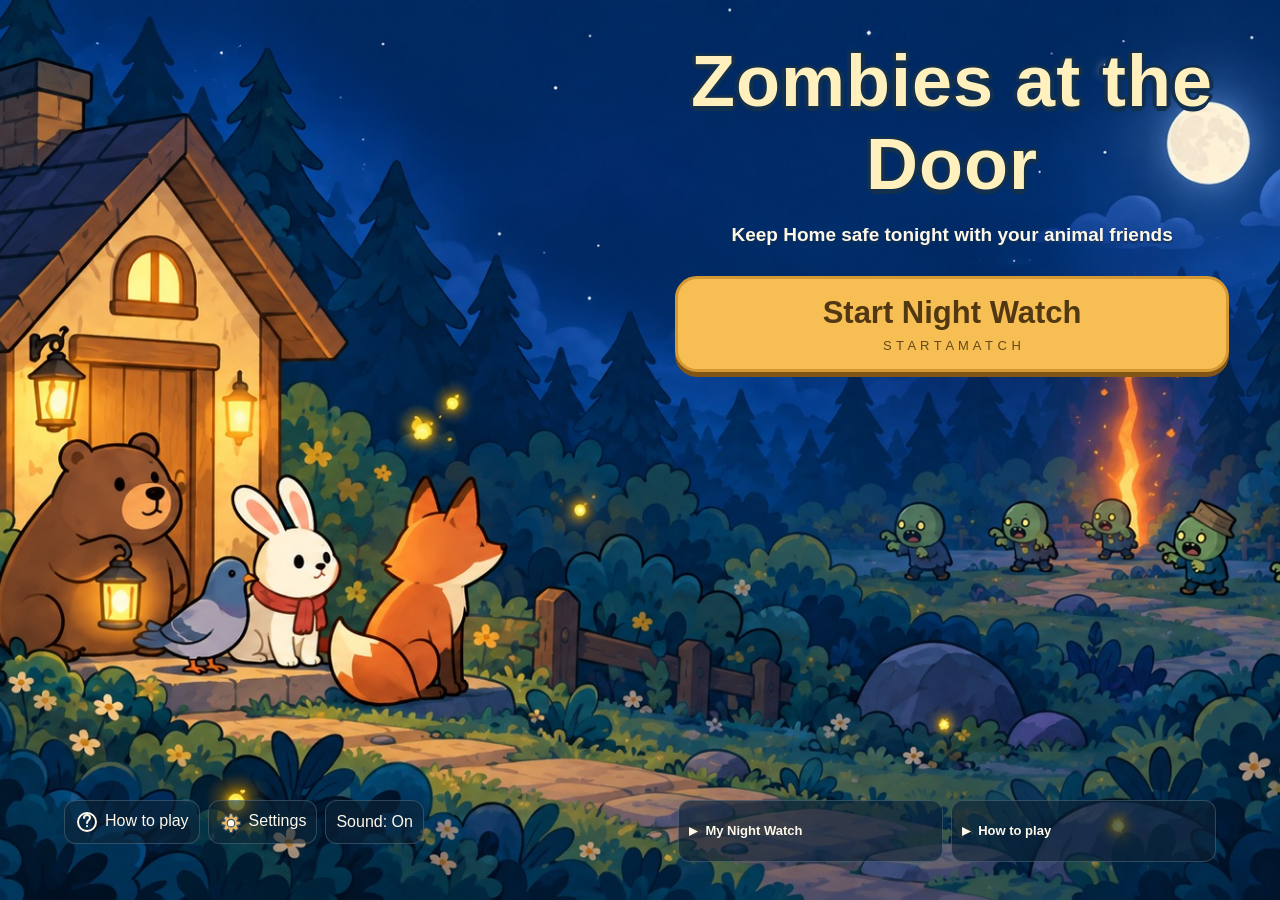
==== commit d899226d: "feat: import Zombie Knock with mobile-first cartoon UI" ====
--- a/index.html
+++ b/index.html
@@ -1,147 +1,92 @@
 <!DOCTYPE html>
-<html lang="zh-CN">
+<html lang="en">
 <head>
-<meta charset="UTF-8">
-<meta name="viewport" content="width=device-width, initial-scale=1.0, maximum-scale=1.0, user-scalable=no">
-<title>阿斗与赵云 · 武将版</title>
-<link rel="stylesheet" href="css/style.css">
+<meta charset="utf-8">
+<meta name="viewport" content="width=device-width,initial-scale=1,maximum-scale=1,user-scalable=no,viewport-fit=cover">
+<meta name="apple-mobile-web-app-capable" content="yes">
+<meta name="mobile-web-app-capable" content="yes">
+<meta name="theme-color" content="#293e57">
+<link rel="icon" type="image/png" sizes="32x32" href="./assets/icon-32.png">
+<link rel="icon" type="image/png" sizes="192x192" href="./assets/icon-192.png">
+<link rel="apple-touch-icon" sizes="180x180" href="./assets/icon-180.png">
+<title data-i18n="static.title">僵尸在敲门</title>
+<link rel="stylesheet" href="./css/style.css">
 </head>
 <body>
-<div id="app">
-
-  <!-- ============ 主菜单 ============ -->
-  <section id="screen-menu" class="screen">
-    <div class="menu-inner">
-      <h1 class="logo">阿斗<span class="gold">与</span>赵云</h1>
-      <p class="logo-sub">拼字召唤名将 · 守阿斗 · 比谁守得久</p>
-      <div class="menu-rank-card">
-        <div id="menu-rank-badge" class="rank-badge">军士</div>
-        <div class="rank-info">
-          <div id="menu-rank-name" class="rank-name">军士</div>
-          <div class="rank-bar"><div id="menu-rank-bar" class="rank-bar-fill"></div></div>
-          <div id="menu-rank-progress" class="rank-progress">0 / 100 积分</div>
-        </div>
-      </div>
-      <div class="menu-res-row">
-        <div class="menu-res"><span class="res-ico">🪙</span><b id="menu-coins">0</b> 蜜獾币</div>
-        <div class="menu-res"><span class="res-ico">⚡</span><b id="menu-stamina">30</b>/30 体力</div>
-        <div class="menu-res"><span class="res-ico">🏆</span>今日 <b id="menu-wl">0-0</b></div>
-      </div>
-      <button id="btn-battle" class="btn btn-primary btn-big">⚔ 征 战</button>
-      <button id="btn-gallery" class="btn btn-secondary">武将图鉴</button>
-      <button id="btn-weapon" class="btn btn-secondary">兵器库(精炼)</button>
-      <button id="btn-help" class="btn btn-text">玩法说明</button>
-      <p id="menu-map" class="menu-map"></p>
-    </div>
-  </section>
-
-  <!-- ============ 对战界面 ============ -->
-  <section id="screen-battle" class="screen hidden">
-    <div class="battle-hud">
-      <div class="hud-opp" id="hud-opp"></div>
-      <div class="hud-center">
-        <div class="hud-wave">第 <b id="hud-wave">0</b>/30 波</div>
-        <div class="hud-time" id="hud-time">00:00</div>
-      </div>
-      <div class="hud-adou">
-        <span class="adou-label">阿斗</span>
-        <span id="hud-hearts"></span>
-      </div>
-      <div class="hud-mantou">🍞 <b id="hud-mantou">0</b></div>
-      <button id="btn-quit" class="btn btn-sm btn-text" title="撤退回主城">撤退</button>
-    </div>
-    <div class="hud-buffs" id="hud-buffs"></div>
-
-    <div id="board-wrap">
-      <div id="board"></div>
-    </div>
-
-    <div class="battle-panel">
-      <div class="panel-row">
-        <div class="spell-slot-wrap">
-          <div class="spell-slot" id="spell-slot">
-            <div class="spell-cell" data-i="0"></div>
-            <div class="spell-cell" data-i="1"></div>
-            <div class="spell-cell" data-i="2"></div>
-          </div>
-          <button id="btn-summon" class="btn btn-gold btn-sm" disabled>召唤</button>
-        </div>
-        <button id="btn-recruit" class="btn btn-primary btn-recruit">征兵 <span id="recruit-cost">10</span>🍞</button>
-        <button id="btn-frag" class="btn btn-sm btn-frag" disabled>碎片兑换 <span id="frag-count">0</span>/10</button>
-      </div>
-      <div class="panel-row">
-        <div class="hand-label">字牌</div>
-        <div id="hand-tiles" class="hand-tiles"></div>
-      </div>
-      <div class="panel-row">
-        <div class="hand-label">武将</div>
-        <div id="bench" class="bench"></div>
-      </div>
-    </div>
-    <div class="tip-line" id="tip-line"></div>
-  </section>
-
-  <!-- ============ 图鉴 ============ -->
-  <section id="screen-gallery" class="screen hidden">
-    <div class="gallery-head">
-      <button class="btn btn-text btn-back" data-back="menu">‹ 返回</button>
-      <h2>武将图鉴</h2>
-      <span id="gallery-count" class="gallery-count"></span>
-    </div>
-    <div id="gallery-grid" class="gallery-grid"></div>
-    <div class="counter-box">
-      <h3>职业</h3>
-      <div class="counter-list" id="counter-list">
-        <div class="counter-item"><b>枪/骑/刀/弓/谋/主君</b><br>无职业克制:构筑深度来自职业 × 技能 × 站位(远程中路覆盖多路,近战前置拦截)</div>
-      </div>
-    </div>
-  </section>
-
-  <!-- ============ 帮助 ============ -->
-  <section id="screen-help" class="screen hidden">
-    <div class="help-head">
-      <button class="btn btn-text btn-back" data-back="menu">‹ 返回</button>
-      <h2>玩法说明</h2>
-    </div>
-    <div class="help-body">
-      <h3>目标</h3>
-      <p>征兵、拼字召唤名将、排兵布阵,守住阿斗。与机器人对手比<b>谁坚持得更久</b>。</p>
-      <h3>核心循环</h3>
-      <p><b>征兵</b>抽字牌(成本递增)→ <b>拼字</b>凑齐姓名字牌召唤武将(赵+云=赵云;重复拼出转化为碎片)→ <b>布阵</b>拖武将上棋盘 → <b>防守</b>武将自动攻击,波次推进 → <b>对比</b>比对手坚持波数/用时定胜负。</p>
-      <h3>卖血经济</h3>
-      <p>阿斗每掉 1 滴血,补偿 <b>10 馒头</b>。可故意放水小怪换资源,但阿斗血量归零即败。</p>
-      <h3>技能（自动释放）</h3>
-      <p>武将自动攻击,<b>技能冷却结束自动释放</b>(基础 15 秒),无需怒气、无需手动操作。局间道具「锦囊妙计」可缩短冷却。</p>
-      <h3>局内成长（按攻击次数）</h3>
-      <p>无升星：武将每次攻击命中累积成长值(需求 3×等级),达到阈值自动升级,每级 +8% 攻击与攻速。多目标武将成长更快。</p>
-      <h3>职业与站位</h3>
-      <p>10 名武将分 6 职业（枪/骑/刀/弓/谋/主君）,<b>无职业克制</b>,构筑深度来自<b>技能 × 站位</b>。远程/谋将放<b>中路</b>覆盖多路,近战放<b>前排贴近阿斗侧</b>拦截;漏怪抵达阿斗掉血换馒头(卖血)。</p>
-      <h3>局间道具（每局结束 3 选 1）</h3>
-      <p>武将无被动技能,改为每局结束后三选一<b>局间道具</b>(最多 6 个、可替换),下一局自动生效:技能冷却、全队伤害/攻速、对精英增伤、击杀叠攻速、阿斗血量上限、灼烧延长、怪物减速、每波馒头加成等(唯一道具层,无开局军备、无局内强化)。</p>
-      <h3>武器（8 合 1 精炼）</h3>
-      <p>对局随机掉落当前上阵武将的<b>专属武器</b>(白/绿/蓝/紫/金 5 级品质)。<b>8 件同名同品质合成高 1 品质</b>(8 白→1 绿→…→1 金),金为毕业上限;武器<b>不能强化</b>,只能精炼。装配即生效,局外保留不随每日重置。</p>
-      <h3>军衔</h3>
-      <p>对战胜利得 30 分、失败得 5 分,累计晋升 11 级军衔:军士→校尉→少将→中将→上将→大将→元帅→诸侯→霸主→君主→皇帝。对手按军衔分层,永远有"差一点就赢"的目标。</p>
-      <h3>体力与广告(纯 IAA)</h3>
-      <p>每日 30 点体力,每局消耗 1 点。体力不足时可通过<b>看广告</b>恢复(每日 5 次,每次 +10)。游戏无充值入口。</p>
-      <h3>每日重置</h3>
-      <p>地图每日轮换、今日胜率每日清零重算。</p>
-    </div>
-  </section>
-
-  <!-- ============ 弹窗 ============ -->
-  <div id="modal-mask" class="modal hidden">
-    <div class="modal-box" id="modal-content"></div>
+<div id="viewportScene" data-scene="home" aria-hidden="true">
+  <canvas id="edgeScene"></canvas>
+  <img class="edgeHome" src="./assets/ui-home-scene-v1.jpg" alt="" draggable="false">
+</div>
+<div id="stage">
+  <canvas id="game" tabindex="0" role="application" aria-label="战场：方向键移动，回车放置或选中，Esc取消"></canvas>
+  <div id="fieldStatus" class="srOnly" role="status" aria-live="polite"></div>
+  <button id="pauseBtn" type="button" aria-label="暂停">Ⅱ</button>
+  <div id="atmosphere" aria-hidden="true">
+    <div class="film"></div>
+    <div class="grain"></div>
+    <div id="dangerVeil"></div>
+    <div id="whisper"></div>
   </div>
 
+  <div id="hud">
+    <div class="side p">
+      <div class="hname" data-i18n="static.yourHome">你的家园</div>
+      <div class="bar"><i id="pHpBar"></i></div>
+      <div class="hnum" id="pHpTxt">100 / 100</div>
+    </div>
+    <div class="mid">
+      <div id="timer">--</div>
+      <div id="roundLbl" data-i18n="static.roundLabel">第 1 / 12 小局</div>
+    </div>
+    <div class="side g">
+      <div class="hname" id="gName" data-i18n="static.mirrorName">镜像</div>
+      <div class="bar g"><i id="gHpBar"></i></div>
+      <div class="hnum" id="gHpTxt">100 / 100</div>
+      <div class="gtag" id="gTag"></div>
+    </div>
+  </div>
+
+  <div id="relicBar"></div>
+  <div id="pips"></div>
+  <div id="lead" class="lead"></div>
+
+  <div id="buildBar">
+    <div class="info shopTrayLabel">
+      <div class="coins"><span data-i18n="static.coins">金币</span> <b id="coins">0</b></div>
+    <div class="hint" id="buildHint" data-i18n="static.buildHint">拖动动物卡片到空地放置 · 也可以先点卡片再点空地</div>
+    </div>
+    <div class="shopTray"><div id="cards"></div></div>
+    <button id="startBtn" class="start" data-i18n="static.startDefense">开始防守</button>
+  </div>
+
+  <div id="bottom">
+    <div id="battleBar">
+      <button id="flareBtn" class="ability"><span class="abilityName" data-i18n="static.flareName">照明弹</span><b id="flareN">3</b><em data-i18n="static.flareHint">点按钮再点战场</em></button>
+      <div class="battleTip" data-i18n="static.battleTip">裂隙两侧各吐出一半怪物 · 别让脚步声先到你家门口</div>
+      <button id="repairBtn" class="ability"><span class="abilityName" data-i18n="static.repairName">急修</span><b id="repairN">2</b><em data-i18n="static.repairHint">立刻回 16 点</em></button>
+    </div>
+  </div>
+
+  <div id="matchmaking" aria-live="polite"></div>
+  <div id="coopHud" aria-live="polite"></div>
+  <div id="placementConfirm" aria-live="polite"></div>
+  <div id="tutorialHand" aria-live="polite"></div>
+  <button id="tutorialSkip" type="button" data-i18n="static.skipTutorial">跳过教学</button>
+  <div id="unitPanel"></div>
+  <div id="toast" role="status" aria-live="polite"></div>
+  <div id="overlay"></div>
 </div>
-<script src="js/config.js"></script>
-<script src="js/rand.js"></script>
-<script src="js/engine.js"></script>
-<script src="js/bot.js"></script>
-<script src="js/save.js"></script>
-<script src="js/game.js"></script>
-<script src="js/ui.js"></script>
-<script>window.addEventListener('DOMContentLoaded', function () { Game.init(); });</script>
+
+<script src="./js/i18n.js"></script>
+<script src="./js/config.js"></script>
+<script src="./js/sim.js"></script>
+<script src="./js/bots.js"></script>
+<script src="./js/audio.js"></script>
+<script src="./js/art_assets.js"></script>
+<script src="./js/render.js"></script>
+<script src="./js/meta.js"></script>
+<script src="./js/monetize.js"></script>
+<script src="./js/ui.js"></script>
+<script src="./js/main.js"></script>
 </body>
 </html>
--- a/css/style.css
+++ b/css/style.css
@@ -1,513 +1,1354 @@
-/* ============ 阿斗与赵云 · 水墨文字风 ============ */
-* { margin:0; padding:0; box-sizing:border-box; -webkit-tap-highlight-color:transparent; }
-:root{
-  --paper:#f4ecd8;
-  --paper-2:#eae0c6;
-  --ink:#2b2320;
-  --ink-soft:#6b5d52;
-  --red:#a8342a;
-  --red-deep:#7c2118;
-  --gold:#c9a227;
-  --gold-light:#e8c96a;
-  --ssr:#d4a017;
-  --sr:#7a5cc7;
-  --green:#3f6d3f;
-}
-html,body{ height:100%; }
-body{
-  font-family:"STKaiti","KaiTi","楷体","STSong","SimSun",serif;
-  background:radial-gradient(ellipse at 50% 20%, #fbf6e8 0%, var(--paper) 55%, #dccfa8 100%);
-  color:var(--ink);
-  overflow:hidden;
-  user-select:none;
-  touch-action:manipulation;
-}
-.hidden{ display:none !important; }
-button{ font-family:inherit; cursor:pointer; }
-
-/* ---------- 通用按钮 ---------- */
-.btn{
-  border:2px solid var(--ink);
-  background:var(--paper-2);
-  color:var(--ink);
-  padding:8px 16px;
-  font-size:17px;
-  border-radius:6px;
-  box-shadow:2px 3px 0 rgba(43,35,32,.55);
-  transition:transform .06s, box-shadow .06s, filter .15s;
-}
-.btn:hover{ filter:brightness(1.06); }
-.btn:active{ transform:translate(1px,2px); box-shadow:1px 1px 0 rgba(43,35,32,.55); }
-.btn:disabled{ opacity:.45; cursor:not-allowed; box-shadow:1px 2px 0 rgba(43,35,32,.35); }
-.btn-primary{ background:var(--red); color:#fff; border-color:var(--red-deep); }
-.btn-gold{ background:var(--gold-light); border-color:var(--gold); color:#3a2a05; }
-.btn-secondary{ background:var(--paper-2); }
-.btn-text{ background:none; border:none; box-shadow:none; color:var(--ink-soft); text-decoration:underline; }
-.btn-text:hover{ color:var(--ink); }
-.btn-big{ font-size:24px; padding:14px 46px; letter-spacing:6px; }
-.btn-sm{ font-size:14px; padding:5px 10px; }
-
-/* ---------- 屏幕 ---------- */
-.screen{
-  position:fixed; inset:0;
-  display:flex; flex-direction:column;
-  align-items:center; justify-content:center;
-  overflow:hidden;
-}
-
-/* ---------- 主菜单 ---------- */
-.menu-inner{ text-align:center; padding:20px; }
-.logo{
-  font-size:64px; letter-spacing:14px; color:var(--ink);
-  text-shadow:3px 3px 0 rgba(43,35,32,.18);
-  margin-bottom:2px;
-}
-.logo .gold{ color:var(--red); }
-.logo-sub{ color:var(--ink-soft); font-size:16px; margin-bottom:26px; letter-spacing:3px; }
-.menu-rank-card{
-  display:flex; align-items:center; gap:14px;
-  background:rgba(255,255,255,.45);
-  border:2px solid var(--ink);
-  border-radius:10px;
-  padding:10px 20px;
-  margin:0 auto 14px;
-  max-width:420px;
-  text-align:left;
-  box-shadow:3px 4px 0 rgba(43,35,32,.25);
-}
-.rank-badge{
-  width:64px; height:64px; flex:none;
-  border-radius:50%;
-  background:linear-gradient(160deg, var(--red), var(--red-deep));
-  color:#f3e9cf;
-  font-size:22px; font-weight:bold;
-  display:flex; align-items:center; justify-content:center;
-  border:3px solid var(--gold);
-  box-shadow:inset 0 0 0 2px rgba(255,255,255,.35), 0 2px 6px rgba(0,0,0,.3);
-}
-.rank-name{ font-size:20px; font-weight:bold; letter-spacing:2px; }
-.rank-bar{ height:10px; background:#d8ccae; border:1px solid var(--ink); border-radius:6px; margin:6px 0 4px; overflow:hidden; }
-.rank-bar-fill{ height:100%; background:linear-gradient(90deg, var(--gold), var(--gold-light)); width:0%; transition:width .4s; }
-.rank-progress{ font-size:13px; color:var(--ink-soft); }
-.menu-res-row{ display:flex; gap:18px; justify-content:center; margin:0 auto 26px; flex-wrap:wrap; }
-.menu-res{ font-size:16px; background:rgba(255,255,255,.4); border:1px solid var(--ink-soft); border-radius:20px; padding:5px 14px; }
-.menu-res b{ color:var(--red-deep); }
-.menu-inner .btn{ display:block; margin:10px auto; }
-#btn-battle{ min-width:280px; }
-#btn-gallery{ min-width:200px; }
-.menu-map{ margin-top:18px; color:var(--ink-soft); font-size:14px; }
-
-/* ---------- 对局 HUD ---------- */
-#screen-battle{ justify-content:flex-start; }
-.battle-hud{
-  width:100%; max-width:960px;
-  display:flex; align-items:center; gap:14px;
-  padding:10px 14px 4px;
-  font-size:16px;
-}
-.hud-opp{
-  display:flex; align-items:center; gap:8px;
-  background:rgba(255,255,255,.5);
-  border:1px solid var(--ink-soft);
-  border-radius:20px;
-  padding:4px 12px 4px 4px;
-  flex:1; min-width:0;
-}
-.avatar{
-  width:36px; height:36px; flex:none;
-  border-radius:50%;
-  background:linear-gradient(150deg,#7a5cc7,#4a3a8f);
-  color:#fff; font-size:19px;
-  display:flex; align-items:center; justify-content:center;
-  border:2px solid var(--gold);
-}
-.hud-opp .opp-name{ font-weight:bold; font-size:15px; white-space:nowrap; overflow:hidden; text-overflow:ellipsis; }
-.hud-opp .opp-info{ font-size:12px; color:var(--ink-soft); white-space:nowrap; overflow:hidden; text-overflow:ellipsis; }
-.hud-center{ text-align:center; flex:none; }
-.hud-wave{ font-size:15px; }
-.hud-wave b{ color:var(--red-deep); font-size:19px; }
-.hud-time{ font-size:13px; color:var(--ink-soft); }
-.hud-adou{ flex:none; display:flex; align-items:center; gap:6px; font-size:15px; }
-.adou-label{ font-weight:bold; color:var(--red-deep); }
-.heart{ color:var(--red); font-size:18px; text-shadow:0 1px 0 rgba(0,0,0,.2); }
-.heart.lost{ color:#c9bfa6; }
-.hud-mantou{ flex:none; font-size:17px; }
-.hud-mantou b{ color:var(--green); font-size:20px; }
-.hud-buffs{
-  width:100%; max-width:960px; padding:0 14px;
-  display:flex; gap:8px; min-height:24px; flex-wrap:wrap;
-}
-.hud-buffs .buff-chip{
-  font-size:12px; background:rgba(201,162,39,.25);
-  border:1px solid var(--gold); border-radius:10px; padding:1px 8px;
-}
-
-/* ---------- 棋盘 ---------- */
-#board-wrap{ position:relative; width:100%; max-width:960px; padding:6px 14px 2px; flex:1; display:flex; align-items:center; }
-#board{
-  position:relative;
-  width:100%;
-  aspect-ratio:7/5;
-  background:rgba(255,255,255,.38);
-  border:3px solid var(--ink);
-  border-radius:8px;
-  box-shadow:4px 5px 0 rgba(43,35,32,.3), inset 0 0 40px rgba(124,33,24,.06);
-}
-.board-grid-line{
-  position:absolute; background:rgba(43,35,32,.13);
-}
-.board-grid-line.v{ width:1px; top:0; bottom:0; }
-.board-grid-line.h{ height:1px; left:0; right:0; }
-.cell-hint{
-  position:absolute; border:2px dashed rgba(43,35,32,.3); border-radius:4px;
-  background:rgba(255,255,255,.1);
-}
-.cell-hint.ok{ border-color:rgba(63,109,63,.65); background:rgba(63,109,63,.15); }
-.cell-hint.bad{ border-color:rgba(168,52,42,.65); background:rgba(168,52,42,.15); }
-
-.unit{
-  position:absolute;
-  transform:translate(-50%,-50%);
-  z-index:3;
-  display:flex; flex-direction:column; align-items:center; justify-content:center;
-  transition:left .1s linear, top .1s linear;
-}
-.unit.monster{ z-index:2; transition:none; }
-.unit .u-face{
-  width:74%; aspect-ratio:1;
-  border-radius:6px;
-  display:flex; align-items:center; justify-content:center;
-  font-size:clamp(13px, 2.4vw, 26px); font-weight:bold;
-  color:#fff;
-  border:2px solid var(--ink);
-  box-shadow:2px 2px 0 rgba(43,35,32,.5);
-  text-shadow:1px 1px 0 rgba(0,0,0,.4);
-  position:relative;
-}
-.unit.monster .u-face{ border-radius:50%; background:#7a7468; }
-.unit.monster .u-face.elite{ background:#a8342a; border-color:var(--red-deep); }
-.unit.monster .u-face.boss{ background:#3d2b1f; font-size:clamp(18px,3.2vw,34px); border-width:3px; }
-.unit .u-hp{
-  width:80%; height:5px; background:rgba(0,0,0,.35);
-  border-radius:3px; margin-top:2px; overflow:hidden;
-}
-.unit .u-hp i{ display:block; height:100%; background:linear-gradient(90deg,#5c8a3f,#8fce5e); }
-.unit.monster .u-hp i{ background:linear-gradient(90deg,#b0433a,#e07a6c); }
-.unit .u-name{ font-size:clamp(11px,1.5vw,15px); line-height:1.1; text-align:center; }
-.unit .u-star{ font-size:10px; color:var(--gold); line-height:1; text-shadow:0 0 2px rgba(0,0,0,.4); }
-.unit .u-lv{ position:absolute; top:-8px; right:-8px; font-size:10px; background:var(--ink); color:#fff; border-radius:8px; padding:0 5px; }
-.unit.ready-cd{ filter:drop-shadow(0 0 6px rgba(201,162,39,.95)); }
-.unit.ready-cd .u-face{ animation:pulse 1s infinite; cursor:pointer; }
-@keyframes pulse{ 0%,100%{box-shadow:0 0 4px 2px rgba(201,162,39,.8);} 50%{box-shadow:0 0 14px 5px rgba(201,162,39,1);} }
-.unit.attacking .u-face{ animation:strike .18s; }
-@keyframes strike{ 0%{transform:scale(1);} 40%{transform:scale(1.18);} 100%{transform:scale(1);} }
-.unit .u-cd{
-  width:80%; height:4px; background:rgba(0,0,0,.3);
-  border-radius:2px; margin-top:1px; overflow:hidden;
-}
-.unit .u-cd i{ display:block; height:100%; background:linear-gradient(90deg,#c9a227,#ffe08a); }
-
-/* 阿斗营帐 */
-#adou-stand{
-  position:absolute; z-index:4;
-  width:12%; aspect-ratio:1;
-  transform:translate(-50%,-50%);
-  pointer-events:none;
-  display:flex; flex-direction:column; align-items:center; justify-content:center;
-  background:rgba(168,52,42,.85);
-  border:3px solid var(--red-deep);
-  border-radius:50%;
-  color:#f7eccb; font-size:clamp(13px,2vw,20px); font-weight:bold;
-  box-shadow:3px 4px 0 rgba(43,35,32,.4), inset 0 0 12px rgba(255,255,255,.2);
-}
-#adou-stand .adou-hp{ font-size:clamp(10px,1.3vw,13px); letter-spacing:2px; }
-#adou-stand.hurt{ animation:adouHurt .35s; }
-@keyframes adouHurt{ 0%,100%{transform:translate(-50%,-50%) scale(1);} 40%{transform:translate(-50%,-50%) scale(1.25);} }
-#adou-stand.dead{ filter:grayscale(.9); opacity:.6; }
-
-/* 飘字 */
-.dmg-float{
-  position:absolute; z-index:9;
-  transform:translate(-50%,-50%);
-  font-weight:bold; font-size:15px;
-  color:#fff; text-shadow:1px 1px 0 rgba(0,0,0,.6), -1px -1px 0 rgba(0,0,0,.6);
-  pointer-events:none;
-  animation:floatUp .9s ease-out forwards;
-}
-.dmg-float.crit{ color:#ffe08a; font-size:20px; }
-.dmg-float.heal{ color:#8fce5e; }
-.dmg-float.gold{ color:var(--gold-light); }
-@keyframes floatUp{ 0%{opacity:1;} 100%{opacity:0; transform:translate(-50%,-140%);} }
-.boom{
-  position:absolute; z-index:8; pointer-events:none;
-  width:44px; height:44px; border-radius:50%;
-  background:radial-gradient(circle, rgba(255,224,138,.95), rgba(201,39,39,.7) 60%, transparent 75%);
-  animation:boomAnim .5s ease-out forwards;
-}
-@keyframes boomAnim{ 0%{transform:translate(-50%,-50%) scale(.3); opacity:1;} 100%{transform:translate(-50%,-50%) scale(1.9); opacity:0;} }
-.bolt{
-  position:absolute; z-index:8; pointer-events:none;
-  width:6px; height:60px; background:linear-gradient(#fff,#ffd700,#ff6a00);
-  box-shadow:0 0 12px 3px rgba(255,200,60,.8);
-  animation:boltAnim .45s ease-out forwards;
-}
-@keyframes boltAnim{ 0%{transform:translate(-50%,-50%) rotate(var(--rot)) scaleY(0); opacity:1;} 60%{transform:translate(-50%,-50%) rotate(var(--rot)) scaleY(1);} 100%{transform:translate(-50%,-50%) rotate(var(--rot)) scaleY(1); opacity:0;} }
-.flame{
-  position:absolute; z-index:8; pointer-events:none;
-  width:34px; height:34px; border-radius:50%;
-  background:radial-gradient(circle, #ffe27a, #ff7a1a 60%, transparent 78%);
-  animation:flameAnim .6s ease-out forwards;
-}
-@keyframes flameAnim{ 0%{transform:translate(-50%,-50%) scale(.4); opacity:1;} 100%{transform:translate(-50%,-50%) scale(1.7); opacity:0;} }
-
-/* ---------- 底部面板 ---------- */
-.battle-panel{
-  width:100%; max-width:960px;
-  padding:4px 14px 10px;
-  display:flex; flex-direction:column; gap:6px;
-}
-.panel-row{ display:flex; align-items:center; gap:8px; min-height:52px; }
-.spell-slot-wrap{ display:flex; align-items:center; gap:6px; flex:none; }
-.spell-slot{ display:flex; gap:4px; }
-.spell-cell{
-  width:42px; height:52px;
-  background:rgba(255,255,255,.4);
-  border:2px dashed var(--ink-soft);
-  border-radius:5px;
-  display:flex; align-items:center; justify-content:center;
-  font-size:24px; font-weight:bold;
-  position:relative;
-  transition:transform .08s;
-}
-.spell-cell.filled{ background:linear-gradient(160deg, #fdf3dd, #e8d9b4); border-style:solid; border-color:var(--ink); box-shadow:2px 2px 0 rgba(43,35,32,.4); }
-.spell-cell.matched{ border-color:var(--red); box-shadow:0 0 8px 2px rgba(201,162,39,.9); }
-.spell-cell.empty:hover{ background:rgba(255,255,255,.65); }
-.spell-cell .tile-star{ position:absolute; top:-6px; right:-6px; font-size:10px; color:var(--ssr); background:#fff; border-radius:6px; padding:0 3px; border:1px solid var(--gold); }
-.btn-recruit{ flex:none; font-size:18px; padding:10px 18px; }
-.btn-frag{ flex:none; }
-.hand-label{ flex:none; font-size:14px; color:var(--ink-soft); width:34px; }
-.hand-tiles{ flex:1; display:flex; gap:6px; overflow-x:auto; padding:4px 0; min-height:54px; }
-.hand-tiles::-webkit-scrollbar{ height:4px; }
-.hand-tiles::-webkit-scrollbar-thumb{ background:var(--ink-soft); border-radius:2px; }
-.bench{ flex:1; display:flex; gap:8px; overflow-x:auto; padding:4px 0; min-height:60px; }
-.bench::-webkit-scrollbar{ height:4px; }
-.bench::-webkit-scrollbar-thumb{ background:var(--ink-soft); border-radius:2px; }
-
-/* 字牌 */
-.tile{
-  flex:none;
-  width:44px; height:54px;
-  background:linear-gradient(160deg, #fdf3dd, #eadbb2);
-  border:2px solid var(--ink);
-  border-radius:5px;
-  display:flex; align-items:center; justify-content:center;
-  font-size:26px; font-weight:bold;
-  position:relative;
-  box-shadow:2px 3px 0 rgba(43,35,32,.45);
-  cursor:grab;
-  transition:transform .08s;
-}
-.tile:active{ cursor:grabbing; transform:scale(.94); }
-.tile .tile-sr{ position:absolute; bottom:-6px; right:-6px; font-size:9px; background:var(--sr); color:#fff; border-radius:6px; padding:0 4px; border:1px solid #fff; }
-.tile .tile-ssr{ position:absolute; bottom:-6px; right:-6px; font-size:9px; background:var(--ssr); color:#fff; border-radius:6px; padding:0 4px; border:1px solid #fff; }
-.tile.glow{ animation:tileGlow 1.2s infinite; }
-@keyframes tileGlow{ 0%,100%{box-shadow:2px 3px 0 rgba(43,35,32,.45);} 50%{box-shadow:0 0 10px 3px rgba(201,162,39,.9);} }
-
-/* 武将卡(待部署/图鉴) */
-.gen-card{
-  flex:none;
-  width:92px;
-  background:linear-gradient(170deg, #fdf6e6, #e7d7b0);
-  border:2px solid var(--ink);
-  border-radius:8px;
-  padding:5px 6px;
-  box-shadow:2px 3px 0 rgba(43,35,32,.4);
-  cursor:grab;
-  text-align:center;
-  position:relative;
-}
-.gen-card:active{ cursor:grabbing; }
-.gen-card .gc-name{ font-size:16px; font-weight:bold; line-height:1.2; }
-.gen-card .gc-cls{ font-size:11px; color:var(--ink-soft); }
-.gen-card .gc-star{ font-size:12px; color:var(--gold); text-shadow:0 0 2px rgba(0,0,0,.2); }
-.gen-card .gc-lv{ font-size:10px; color:var(--ink-soft); }
-.gen-card.ssr{ border-color:var(--ssr); background:linear-gradient(170deg,#fff6dd,#f0d68a); }
-.gen-card.sr{ border-color:var(--sr); background:linear-gradient(170deg,#f4eefe,#d9c9f2); }
-.gen-card .gc-skill{ font-size:9px; color:var(--ink-soft); line-height:1.2; margin-top:2px; }
-.gen-card .gc-own{ position:absolute; top:-8px; right:-8px; font-size:13px; background:#fff; border:1px solid var(--gold); border-radius:50%; width:22px; height:22px; display:flex; align-items:center; justify-content:center; }
-
-/* 顶部提示 */
-.tip-line{
-  width:100%; max-width:960px; padding:0 14px 8px;
-  text-align:center; font-size:14px; color:var(--ink-soft);
-  min-height:22px;
-}
-
-/* 板凳召回区高亮 */
-.bench-recalling{ box-shadow:0 0 12px 3px rgba(201,162,39,.9); border-radius:8px; }
-
-/* 拖拽鬼影 */
-.ghosting{ opacity:.72; pointer-events:none; box-shadow:0 8px 20px rgba(0,0,0,.35); transform:scale(1.06); }
-
-/* 召唤按钮就绪发光 */
-#btn-summon.btn-glow{
-  animation:btnGlow 1.1s infinite;
-  background:linear-gradient(160deg, var(--gold-light), var(--gold));
-  color:#3a2a05;
-}
-@keyframes btnGlow{ 0%,100%{box-shadow:0 0 6px 1px rgba(201,162,39,.7);} 50%{box-shadow:0 0 16px 5px rgba(201,162,39,1);} }
-
-/* 图鉴未收集 */
-.gen-card.not-owned{ opacity:.72; }
-
-/* ---------- 图鉴 ---------- */
-#screen-gallery{ justify-content:flex-start; overflow-y:auto; }
-.gallery-head{ width:100%; max-width:960px; display:flex; align-items:center; gap:14px; padding:14px; }
-.gallery-head h2{ flex:1; text-align:center; font-size:26px; letter-spacing:6px; }
-.gallery-count{ color:var(--ink-soft); }
-.gallery-grid{ width:100%; max-width:960px; padding:0 14px; display:grid; grid-template-columns:repeat(auto-fill,minmax(150px,1fr)); gap:12px; }
-.gallery-grid .gen-card{ width:auto; cursor:default; }
-.counter-box{ width:100%; max-width:960px; padding:16px 14px 30px; }
-.counter-box h3{ font-size:20px; margin-bottom:8px; letter-spacing:3px; }
-.counter-list{ display:grid; grid-template-columns:repeat(auto-fill,minmax(220px,1fr)); gap:8px; }
-.counter-item{
-  background:rgba(255,255,255,.45); border:1px solid var(--ink-soft);
-  border-radius:8px; padding:8px 12px; font-size:14px;
-}
-.counter-item b{ color:var(--red-deep); }
-
-/* ---------- 帮助 ---------- */
-#screen-help{ justify-content:flex-start; overflow-y:auto; }
-.help-head{ width:100%; max-width:960px; display:flex; align-items:center; gap:14px; padding:14px; }
-.help-head h2{ flex:1; text-align:center; font-size:26px; letter-spacing:6px; }
-.help-body{ width:100%; max-width:720px; padding:0 20px 40px; }
-.help-body h3{ font-size:19px; margin:16px 0 6px; color:var(--red-deep); border-left:4px solid var(--red); padding-left:8px; }
-.help-body p{ font-size:16px; line-height:1.7; color:var(--ink); }
-.help-body b{ color:var(--red-deep); }
-
-/* ---------- 弹窗 ---------- */
-.modal{
-  position:fixed; inset:0; z-index:50;
-  background:rgba(30,22,16,.55);
-  display:flex; align-items:center; justify-content:center;
-  backdrop-filter:blur(2px);
-}
-.modal-layer{ z-index:60; background:rgba(30,22,16,.45); }   /* 叠加层：位于结算弹窗之上 */
-.modal-box{
-  background:linear-gradient(170deg, #fbf4e2, #e9dcb8);
-  border:3px solid var(--ink);
-  border-radius:14px;
-  padding:22px 26px;
-  max-width:560px; width:92%;
-  box-shadow:6px 8px 0 rgba(0,0,0,.35);
-  text-align:center;
-  max-height:88vh; overflow-y:auto;
-}
-.modal-box h2{ font-size:26px; letter-spacing:4px; margin-bottom:6px; }
-.modal-box h3{ font-size:18px; margin:12px 0 6px; color:var(--red-deep); }
-.modal-box p{ font-size:15px; line-height:1.6; margin:4px 0; }
-.modal-box .btn{ margin:8px 6px; }
-
-/* 对手卡 */
-.opp-card{
-  display:flex; align-items:center; gap:14px;
-  background:rgba(255,255,255,.5);
-  border:2px solid var(--ink);
-  border-radius:12px;
-  padding:12px 16px;
-  margin:10px 0;
-  text-align:left;
-}
-.opp-card .avatar{ width:54px; height:54px; font-size:26px; }
-.opp-card .opp-name{ font-size:19px; font-weight:bold; }
-.opp-card .opp-rank{ font-size:13px; color:var(--red-deep); font-weight:bold; }
-.opp-card .opp-stat{ font-size:14px; color:var(--ink); }
-.opp-card .opp-lineup{ font-size:12px; color:var(--ink-soft); margin-top:2px; }
-.opp-card .opp-tag{ font-size:12px; background:var(--paper-2); border:1px solid var(--ink-soft); border-radius:10px; padding:0 8px; margin-right:4px; }
-
-/* 结算 */
-.settle-result{ font-size:34px; font-weight:bold; letter-spacing:8px; margin:6px 0; }
-.settle-result.win{ color:var(--red-deep); }
-.settle-result.lose{ color:#5a5248; }
-.settle-result.draw{ color:var(--gold); }
-.compare-bar{
-  display:flex; align-items:center; gap:10px; margin:12px 0;
-}
-.compare-bar .cb-side{ flex:1; text-align:center; font-size:13px; }
-.compare-bar .cb-track{ flex:3; height:16px; background:#d8ccae; border:1px solid var(--ink); border-radius:8px; position:relative; }
-.compare-bar .cb-fill{ position:absolute; top:0; bottom:0; border-radius:8px; }
-.compare-bar .cb-fill.me{ left:0; background:linear-gradient(90deg,var(--red),#e0655a); }
-.compare-bar .cb-fill.opp{ right:0; background:linear-gradient(270deg,var(--gold),#a8842a); }
-.star-row{ font-size:30px; letter-spacing:6px; margin:8px 0; }
-.star-row .on{ color:var(--gold); text-shadow:0 0 6px rgba(201,162,39,.8); }
-.star-row .off{ color:#c9bfa6; }
-.reward-line{ font-size:15px; margin:6px 0; }
-.reward-line b{ color:var(--red-deep); }
-
-/* 三选一 */
-.choice-grid{ display:flex; flex-direction:column; gap:8px; margin:10px 0; }
-.choice-item{
-  background:rgba(255,255,255,.55);
-  border:2px solid var(--ink);
-  border-radius:10px;
-  padding:10px 14px;
-  font-size:16px;
-  text-align:left;
-  box-shadow:2px 3px 0 rgba(43,35,32,.4);
-  transition:filter .1s, transform .05s;
-}
-.choice-item:hover{ filter:brightness(1.07); }
-.choice-item:active{ transform:translate(1px,2px); box-shadow:1px 1px 0 rgba(43,35,32,.4); }
-.choice-item .ci-title{ font-weight:bold; color:var(--red-deep); font-size:17px; }
-.choice-item .ci-desc{ font-size:13px; color:var(--ink-soft); }
-
-/* ---------- 兵器库（武器 8 合 1 精炼） ---------- */
-.weapon-list{ max-height:46vh; overflow-y:auto; margin:8px 0; }
-.weapon-row{
-  display:flex; align-items:center; justify-content:space-between; gap:10px;
-  background:rgba(255,255,255,.5); border:1px solid var(--ink-soft);
-  border-radius:8px; padding:8px 12px; margin-bottom:6px;
-}
-.wp-name{ font-weight:bold; font-size:16px; }
-.wp-qual{ font-size:12px; margin-left:6px; padding:1px 7px; border-radius:10px; color:#fff; background:#8b8b8b; }
-.wp-qual.q1{ background:#4a9e4a; } .wp-qual.q2{ background:#3f6fc0; }
-.wp-qual.q3{ background:#8a4fc0; } .wp-qual.q4{ background:linear-gradient(120deg,#d4a017,#b8860b); }
-.wp-gen{ font-size:12px; color:var(--ink-soft); margin-top:2px; }
-.wp-ops{ display:flex; align-items:center; gap:8px; flex:none; }
-.wp-mat{ font-size:12px; color:var(--ink-soft); }
-.wp-gold{ font-size:12px; color:var(--gold); font-weight:bold; }
-
-/* 引导 */
-.tutor-step{
-  text-align:left; font-size:16px; line-height:1.7;
-}
-.tutor-step b{ color:var(--red-deep); }
-.tutor-step .tutor-arrow{ text-align:center; font-size:26px; margin:4px 0; color:var(--gold); }
-
-/* 广告 */
-.ad-box{
-  border:2px dashed var(--red);
-  background:#1c1512;
-  color:#f3e9cf;
-  padding:20px;
-  border-radius:10px;
-  margin:10px 0;
-}
-.ad-box .ad-title{ font-size:20px; font-weight:bold; color:var(--gold-light); }
-.ad-box .ad-count{ font-size:30px; margin:10px 0; }
-.ad-box .ad-note{ font-size:12px; color:#9a8f7e; }
-
-/* 滚动条 */
-::-webkit-scrollbar{ width:8px; height:8px; }
-::-webkit-scrollbar-thumb{ background:var(--ink-soft); border-radius:4px; }
-
-/* 响应式 */
-@media (max-width:700px){
-  .logo{ font-size:42px; letter-spacing:8px; }
-  .menu-res-row{ gap:8px; }
-  .battle-hud{ gap:8px; font-size:14px; }
-  .spell-cell{ width:34px; height:44px; font-size:20px; }
-  .tile{ width:38px; height:48px; font-size:22px; }
-  .gen-card{ width:78px; }
-  .btn-recruit{ font-size:15px; padding:8px 12px; }
-}
+* { margin: 0; padding: 0; box-sizing: border-box; -webkit-tap-highlight-color: transparent; }
+button, .card, [role="button"] { touch-action: manipulation; }
+/* WKWebView的表单默认字体不继承body；显式使用同一中英文字体栈。 */
+button, input, select, textarea { font-family: inherit; }
+.coinIcon { display: inline-block; width: .85em; height: .85em; border: .12em solid #a06a1e; border-radius: 50%; background: #f7bf53; box-shadow: inset 0 0 0 1px #ffe5a2; vertical-align: middle; }
+
+html, body {
+  width: 100%; height: 100%; overflow: hidden; background: #23384c;
+  font-family: "PingFang SC", "Hiragino Sans GB", "Microsoft YaHei", system-ui, sans-serif;
+  color: #263f50; user-select: none; -webkit-user-select: none;
+  position: fixed; top: 0; right: 0; bottom: 0; left: 0;
+  touch-action: none; overscroll-behavior: none;
+  -webkit-text-size-adjust: 100%; text-size-adjust: 100%;
+}
+/* 游戏是满屏应用，任何祖先都不允许出现滚动条：
+   H5 宿主容器 / 移动浏览器在视口取整后会留下 1px 余量，
+   加上 #stage 的旋转与外阴影，容易出现一条很扎眼的侧边滚动条。 */
+html { overflow: hidden; scrollbar-width: none; -ms-overflow-style: none; }
+html::-webkit-scrollbar, body::-webkit-scrollbar { width: 0; height: 0; display: none; }
+body { margin: 0; padding: 0; overflow: clip; }
+/* 英文走拉丁字体栈：中文字体栈里的 Songti / PingFang 对拉丁字母只有 fallback 字形，
+   英文版必须换成 Helvetica Neue 这类原生拉丁字，字号与行宽才对得上。
+   选择器由 js/i18n.js 写 document.documentElement.lang（zh-Hans / en）；中文栈保持不动。 */
+html[lang="en"] body {
+  font-family: "Helvetica Neue", Helvetica, Arial, "Segoe UI", Roboto, sans-serif;
+}
+:root {
+  --u: 1px;
+  --font-extra: 0px;
+  --ink: #263f50;
+  --bone: #263f50;
+  --blood: #a6453b;
+  --ember: #9a5d13;
+  --ghost: #326c86;
+  --paper: #fff8e9;
+  --card: #fffcf4;
+  --line: #d9cdb8;
+  --muted: #5b6c75;
+  --amber: #f7bf53;
+  --blue: #dceef4;
+  --shadow: 0 8px 24px rgba(22,42,55,.18);
+  --read-scale: 1;
+  --tray-h: 0px;
+  --house-left: 180px;
+  --house-right: 140px;
+}
+[data-text-size="large"] { --read-scale: 1.2; }
+#stage[data-shop-size="compact"], #stage[data-shop-size="short"] { --house-left: 120px; --house-right: 112px; }
+
+#stage {
+  position: fixed; left: 0; top: 0;
+  width: 1280px; height: 720px;
+  overflow: hidden; background: #23384c; margin: 0;
+  contain: strict;   /* 布局/绘制都不外溢，旋转后也不会撑出宿主容器 */
+  container: game-stage / size;
+  z-index: 1;
+  touch-action: none;
+}
+#viewportScene { position: fixed; pointer-events: none; overflow: hidden; z-index: 0; background: #23384c; }
+#viewportScene > canvas, #viewportScene > img { position: absolute; inset: 0; width: 100%; height: 100%; }
+#viewportScene .edgeHome { object-fit: cover; object-position: center; visibility: hidden; }
+#viewportScene[data-scene="home"] .edgeHome { visibility: visible; }
+body:has(#viewportScene[data-scene="home"]) #stage { background: transparent; }
+body:has(#viewportScene[data-scene="home"]) #game { visibility: hidden; }
+body:has(#viewportScene[data-scene="home"]) #stage > :is(#hud, #buildBar, #bottom, #relicBar, #pips, #lead, #pauseBtn, #coopHud, #matchmaking, #placementConfirm, #tutorialHand, #tutorialSkip, #unitPanel) { visibility: hidden; }
+#viewportScene:has(+ #stage .overlayBox:not(.menu))::after { content: ''; position: absolute; inset: 0; background: rgba(30,53,71,.64); backdrop-filter: blur(5px); }
+#overlay:has(.overlayBox.menu) { background: transparent; backdrop-filter: none; }
+#game {
+  position: absolute; top: 0; right: 0; bottom: 0; left: 0;
+  display: block; image-rendering: auto;
+}
+
+/* 全年龄界面关闭颗粒、暗角、低语和闪烁气氛层。 */
+#atmosphere { display: none; pointer-events: none; }
+
+/* ---------------- 顶部 HUD ---------------- */
+#hud {
+  position: absolute; left: 0; top: 0; right: 0;
+  height: calc(var(--u) * 64);
+  display: flex; align-items: center; justify-content: space-between;
+  padding: 0 calc(var(--u) * 14);
+  background: linear-gradient(180deg, rgba(12,35,57,.75), rgba(12,35,57,0));
+  color: #fff8e9;
+  pointer-events: none; z-index: 5;
+}
+#hud .side { position: relative; width: calc(var(--u) * 400); padding-left: calc(var(--u) * 42); }
+#hud .side::before { content: '⌂'; position: absolute; left: 0; top: 0; font: 800 calc(var(--u) * 46)/1 sans-serif; color: #ffe6b2; text-shadow: 2px 2px 0 #12304d; }
+#hud .side.g { padding-left: 0; padding-right: calc(var(--u) * 42); }
+#hud .side.g::before { left: auto; right: 0; color: #b5e2ff; }
+#hud .side.g { text-align: right; }
+#hud .hname {
+  font-size: calc(var(--u) * 13 + var(--font-extra)); letter-spacing: calc(var(--u) * 1);
+  color: #fff8e9; margin-bottom: calc(var(--u) * 3); font-weight: 700;
+}
+#hud .side.g .hname { color: #d5eeff; }
+#hud .bar {
+  height: max(18px, calc(var(--u) * 22)); background: #285441;
+  border: 2px solid #152b36; border-radius: 12px; overflow: hidden;
+}
+#hud .bar i {
+  display: block; height: 100%; width: 100%;
+  background: linear-gradient(#77c478, #5fa660);
+  transition: width 0.16s linear;
+}
+#hud .bar.g i { background: linear-gradient(#77c478, #5fa660); }
+#hud .hnum { position: absolute; top: calc(var(--u) * 16 + var(--font-extra)); left: calc(var(--u) * 42); right: 0; line-height: max(18px, calc(var(--u) * 22)); text-align: center; font-size: calc(var(--u) * 14 + var(--font-extra)); color: #fff8e9; margin: 0; font-variant-numeric: tabular-nums; font-weight: 800; text-shadow: 1px 1px 0 #285441; }
+#hud .side.g .hnum { left: 0; right: calc(var(--u) * 42); }
+#hud .gtag { font-size: calc(var(--u) * 11 + var(--font-extra)); color: var(--muted); margin-top: calc(var(--u) * 1); }
+#hud .mid { text-align: center; }
+#hud #timer {
+  font-size: calc(var(--u) * 30 + var(--font-extra)); font-weight: 700; letter-spacing: calc(var(--u) * 1);
+  font-variant-numeric: tabular-nums; color: #fff8e9; line-height: 1;
+  text-shadow: 0 2px 0 #152b36;
+}
+#hud #timer.buildTimer { color: #ffe6a7; }
+#hud #timer.battleTimer { color: #fff8e9; }
+#hud #roundLbl { font-size: calc(var(--u) * 12 + var(--font-extra)); color: #fff8e9; margin-top: calc(var(--u) * 2); letter-spacing: calc(var(--u) * 0.6); }
+.lowHp #hud #timer.battleTimer {
+  color: var(--blood);
+}
+.lowHp #hud .side.p .bar {
+  border-color: rgba(255,70,50,.52);
+  box-shadow: 0 0 calc(var(--u) * 10) rgba(170,10,10,.35);
+}
+.lowHp #hud .hnum { color: #fff0be; }
+@keyframes timerTremor {
+  0% { transform: translate(0); }
+  35% { transform: translate(calc(var(--u) * -1), calc(var(--u) * 1)); }
+  70% { transform: translate(calc(var(--u) * 1), calc(var(--u) * -1)); }
+}
+
+#relicBar {
+  position: absolute; left: calc(var(--u) * 14); top: calc(var(--u) * 46);
+  display: none; z-index: 5; pointer-events: none;
+}
+#relicBar .rel {
+  width: calc(var(--u) * 20); height: calc(var(--u) * 20); border-radius: 50%;
+  background: rgba(0,0,0,0.55); border: 1px solid var(--c); color: var(--c);
+  display: flex; align-items: center; justify-content: center;
+  font-size: calc(var(--u) * 11 + var(--font-extra)); pointer-events: auto; cursor: help;
+}
+#relicBar > * + * { margin-left: calc(var(--u) * 4); }
+#pips {
+  position: absolute; left: 50%; top: calc(var(--u) * 62); transform: translateX(-50%);
+  display: flex; z-index: 6; pointer-events: none;
+}
+#pips > * + * { margin-left: calc(var(--u) * 4); }
+#pips i {
+  width: calc(var(--u) * 7); height: calc(var(--u) * 7); border-radius: 50%;
+  background: rgba(255,255,255,0.12);
+}
+#pips i.w { background: #8fe07a; box-shadow: 0 0 calc(var(--u) * 6) rgba(143,224,122,0.7); }
+#pips i.l { background: #ff6a52; }
+#pips i.now { background: #f0c463; animation: pulse 1s infinite alternate; }
+
+#lead {
+  position: absolute; top: max(72px, calc(var(--u) * 88)); left: 12px;
+  max-width: calc(var(--house-left) - 24px); transform: none;
+  font-size: calc(13px * var(--read-scale)); line-height: 1.35; letter-spacing: 0;
+  padding: 5px 8px; overflow-wrap: anywhere; pointer-events: none;
+  border-radius: calc(var(--u) * 20); z-index: 5; display: none;
+  background: rgba(0,0,0,0.45); border: 1px solid rgba(255,255,255,0.1);
+}
+#lead.up { color: #8fe07a; border-color: rgba(143,224,122,0.35); }
+#lead.down { color: #ff6a52; border-color: rgba(255,106,82,0.35); }
+#lead.even { color: #b9c2cc; }
+
+/* ---------------- 房屋旁的商店与技能 ---------------- */
+#bottom {
+  position: absolute; left: 0; right: 0; bottom: 0;
+  top: 64px; height: auto; padding: 0;
+  background: transparent; pointer-events: none; z-index: 6;
+}
+#buildBar, #battleBar {
+  position: absolute; top: 0; right: 0; bottom: 0; left: 0;
+  display: flex; align-items: center; padding: 0;
+}
+#battleBar > * + * { margin-left: calc(var(--u) * 12); }
+#stage[data-phase="build"] #bottom { display: none; }
+#buildBar {
+  top: 68px; bottom: 8px; left: 8px; right: 8px; height: auto; width: auto;
+  display: grid; grid-template-columns: calc(var(--house-left) - 8px) minmax(0,1fr) calc(var(--house-right) - 8px); grid-template-rows: 26px minmax(0, 1fr); gap: 4px 0; padding: 0;
+  background: transparent; border: 0; box-shadow: none; pointer-events: none; z-index: 7;
+}
+.shopTray { grid-column: 1; grid-row: 2; min-width: 0; min-height: 0; max-height: 100%; overflow-y: auto; overscroll-behavior: contain; touch-action: pan-y; pointer-events: auto; scrollbar-width: thin; }
+.shopTray .card { touch-action: pan-y; }
+#buildBar .shopTrayLabel { position: static; grid-column: 1; grid-row: 1; transform: none; display: flex; align-items: center; justify-content: center; gap: 4px; width: 100%; max-width: 100%; min-width: 0; padding: 2px 4px; background: var(--paper); border: 1px solid var(--line); border-radius: 10px; box-shadow: var(--shadow); overflow: hidden; pointer-events: auto; }
+#buildBar .shopTrayLabel .coins { flex-shrink: 0; font-size: 15px; line-height: 20px; white-space: nowrap; }
+#buildBar .shopTrayLabel .coins b { font-size: 18px; }
+#buildBar .shopTrayLabel .hint { display: none; }
+#buildBar .hintLane, #buildBar .hintRange { display: none; }
+#buildBar button.start { grid-column: 3; grid-row: 1 / -1; align-self: center; width: 100%; height: auto; min-height: 64px; padding: 10px 4px; font-size: calc(22px * var(--read-scale)); border-width: 3px; border-radius: 18px; box-shadow: 0 3px 0 #d79c39; pointer-events: auto; }
+#cards .card { width: 100%; height: 144px; min-width: 0; min-height: 44px; padding: 4px 2px; border-width: 1px; }
+#cards .art { width: 54px; height: 54px; max-width: 95%; }
+#cards .cn { font-size: calc(14px * var(--read-scale)); line-height: 1.1; font-weight: 800; }
+#cards .cc { font-size: calc(12px * var(--read-scale)); line-height: 1.1; font-weight: 700; }
+#cards .cr { display: none; }
+#battleBar { display: none; }
+
+.info { width: calc(var(--u) * 172); flex: 0 0 auto; }
+.coins { font-size: calc(var(--u) * 16 + var(--font-extra)); color: var(--ink); }
+.coins b { color: var(--ember); font-size: calc(var(--u) * 20 + var(--font-extra)); font-variant-numeric: tabular-nums; }
+.hint { font-size: calc(var(--u) * 11 + var(--font-extra)); color: var(--muted); margin-top: calc(var(--u) * 4); line-height: 1.35; }
+.hintLane {
+  display: inline-block; margin-top: calc(var(--u) * 3);
+  color: var(--ember); letter-spacing: calc(var(--u) * .25);
+}
+.hintRange {
+  display: inline-block; margin-left: calc(var(--u) * 4); padding: 0 calc(var(--u) * 5);
+  color: var(--ghost); background: var(--blue);
+  border: 1px solid #b9d6df; border-radius: calc(var(--u) * 8);
+  font-variant-numeric: tabular-nums; white-space: nowrap;
+}
+
+#cards { display: grid; grid-template-columns: repeat(2, minmax(0, 1fr)); gap: 4px; height: auto; min-width: 0; }
+#cards > * + * { margin-left: 0; }
+.card {
+  width: calc(var(--u) * 132); height: calc(var(--u) * 96);
+  background: var(--card);
+  border: 2px solid var(--line);
+  border-radius: max(10px, calc(var(--u) * 16));
+  display: flex; flex-direction: column; align-items: center; justify-content: center;
+  padding: calc(var(--u) * 5) calc(var(--u) * 6); cursor: pointer;
+  transition: transform 0.08s, border-color 0.12s, box-shadow 0.12s;
+  touch-action: none;
+}
+.card > * + * { margin-top: calc(var(--u) * 1); }
+.card .art { width: calc(var(--u) * 38); height: calc(var(--u) * 38); flex: 0 0 auto; }
+.card .art img, .loadoutCard .loArt img, .uArt { display: block; width: 100%; height: 100%; object-fit: contain; }
+.card .cn {
+  font-size: calc(var(--u) * 11 + var(--font-extra)); color: var(--ink); font-weight: 700;
+  letter-spacing: calc(var(--u) * 0.4); line-height: 1.15;
+  /* 建筑名必须留在卡片里：中文本来就短，英文最长的 Flamethrower 在这个宽度下
+     会顶到边框，所以给两行 + 断词，并夹在卡片宽度内。 */
+  max-width: 100%; text-align: center; overflow-wrap: break-word;
+}
+.card .cc { display: flex; align-items: center; gap: .25em; font-size: calc(var(--u) * 10 + var(--font-extra)); color: var(--ember); font-variant-numeric: tabular-nums; }
+.card .cr:not(:empty) {
+  min-height: calc(var(--u) * 12); padding: 0 calc(var(--u) * 5);
+  color: var(--ghost); background: var(--blue);
+  border: 1px solid #b9d6df; border-radius: calc(var(--u) * 7);
+  font-size: calc(var(--u) * 9 + var(--font-extra)); line-height: calc(var(--u) * 12);
+  font-variant-numeric: tabular-nums; white-space: nowrap;
+}
+.card.sel { border-color: #e9a528; background: #fff2ce; box-shadow: inset 0 0 0 2px #e9a528; }
+.card.off { opacity: .68; filter: grayscale(.6); }
+.card:active { transform: scale(0.96); }
+
+button.start {
+  flex: 0 0 auto; width: calc(var(--u) * 168); height: calc(var(--u) * 58);
+  background: var(--amber);
+  color: #513813; font-weight: 700; font-size: calc(var(--u) * 18 + var(--font-extra));
+  border: 1px solid #d69832; border-radius: max(10px, calc(var(--u) * 14)); letter-spacing: calc(var(--u) * 1);
+  box-shadow: 0 3px 0 #d79c39;
+  cursor: pointer;
+}
+button.start:active { transform: translateY(calc(var(--u) * 2)); }
+
+/* ---------------- 新手引导：手指指向下一个该点的地方 ---------------- */
+#tutorialHand {
+  position: absolute; left: 0; top: 0; width: 0; height: 0;
+  display: none; pointer-events: none; z-index: 40;
+}
+#tutorialHand > * { position: absolute; left: 0; top: 0; }
+#tutorialHand .tutHand {
+  width: calc(var(--u) * 104); height: calc(var(--u) * 112.7);
+  filter: drop-shadow(0 calc(var(--u) * 6) calc(var(--u) * 14) rgba(0,0,0,.55))
+    drop-shadow(0 0 calc(var(--u) * 9) rgba(255,182,74,.45));
+  animation: tutTap 1.15s ease-in-out infinite;
+}
+@keyframes tutTap {
+  0%, 100% { transform: translate(-50%, calc(-100% - var(--u) * 10)); }
+  52% { transform: translate(-50%, -100%); }
+}
+#tutorialHand .tutRing {
+  width: calc(var(--u) * 58); height: calc(var(--u) * 58);
+  margin: calc(var(--u) * -29) 0 0 calc(var(--u) * -29);
+  border: calc(var(--u) * 2) solid rgba(255,208,116,.85);
+  border-radius: 50%; animation: tutRipple 1.5s ease-out infinite;
+}
+#tutorialHand .tutRing.b { animation-delay: .75s; }
+@keyframes tutRipple {
+  0% { transform: scale(.26); opacity: .95; }
+  70% { opacity: .2; }
+  100% { transform: scale(1.12); opacity: 0; }
+}
+#tutorialHand .tutDot {
+  width: calc(var(--u) * 10); height: calc(var(--u) * 10);
+  margin: calc(var(--u) * -5) 0 0 calc(var(--u) * -5);
+  border-radius: 50%; background: #ffd06c;
+  box-shadow: 0 0 calc(var(--u) * 12) rgba(255,196,88,.9);
+}
+#tutorialHand .tutLbl {
+  transform: translate(-50%, calc(-100% - var(--u) * 124));
+  white-space: normal; width: max-content; max-width: calc(var(--stage-w, 1280px) - 16px);
+  padding: calc(var(--u) * 5) calc(var(--u) * 13);
+  background: var(--paper);
+  border: 1px solid #d69832;
+  border-radius: calc(var(--u) * 15);
+  color: var(--ink); font-size: calc(max(13px, var(--u) * 14 + var(--font-extra)) * var(--read-scale)); line-height: 1.35;
+  letter-spacing: calc(var(--u) * 1);
+  box-shadow: 0 calc(var(--u) * 5) calc(var(--u) * 16) rgba(0,0,0,.55);
+}
+#tutorialSkip {
+  position: absolute; right: 8px; bottom: 8px;
+  z-index: 41; display: none;
+  min-height: 44px; min-width: 44px; padding: 8px 12px;
+  background: var(--blue); border: 1px solid #afcbd5;
+  border-radius: calc(var(--u) * 16); color: var(--ink);
+  font-size: calc(var(--u) * 12 + var(--font-extra)); cursor: pointer;
+}
+#tutorialSkip:active { transform: scale(.96); }
+
+#matchmaking {
+  position: absolute; top: 0; right: 0; bottom: 0; left: 0; z-index: 45;
+  display: none; align-items: center; justify-content: center;
+  pointer-events: none;
+  background:
+    radial-gradient(circle at 50% 46%, rgba(56,86,94,.24), transparent 34%),
+    linear-gradient(180deg, rgba(3,6,9,.82), rgba(3,5,8,.94));
+  -webkit-backdrop-filter: blur(4px) contrast(1.08);
+  backdrop-filter: blur(4px) contrast(1.08);
+}
+#matchmaking.show { display: flex; animation: matchFade .22s ease-out both; }
+.matchPanel {
+  width: calc(var(--u) * 610); padding: calc(var(--u) * 24);
+  text-align: center; color: var(--ink);
+  background: var(--paper);
+  border: 1px solid var(--line);
+  border-radius: calc(var(--u) * 24);
+  box-shadow: var(--shadow);
+  animation: matchPanelIn .3s ease-out both;
+}
+.matchPanel.found {
+  border-color: rgba(240,196,99,.58);
+  box-shadow: 0 calc(var(--u) * 24) calc(var(--u) * 70) rgba(0,0,0,.78),
+    0 0 calc(var(--u) * 34) rgba(216,161,60,.2),
+    inset 0 0 calc(var(--u) * 42) rgba(216,161,60,.08);
+  animation: matchFound .34s ease-out both;
+}
+.matchKicker {
+  color: #72c4d0; font-size: calc(var(--u) * 10 + var(--font-extra));
+  letter-spacing: calc(var(--u) * 4);
+}
+.matchPanel.found .matchKicker { color: #e5aa5d; }
+.matchTitle {
+  margin-top: calc(var(--u) * 7);
+  color: #edf3f5; font-size: calc(var(--u) * 25 + var(--font-extra));
+  font-weight: 700; letter-spacing: calc(var(--u) * 3);
+}
+.matchArena {
+  display: grid; grid-template-columns: 1fr calc(var(--u) * 112) 1fr;
+  align-items: center; grid-gap: calc(var(--u) * 16);
+  margin: calc(var(--u) * 22) 0 calc(var(--u) * 15);
+}
+.matchPlayer {
+  display: flex; flex-direction: column; align-items: center;
+  min-width: 0; padding: calc(var(--u) * 12) calc(var(--u) * 8);
+  background: var(--card);
+  border: 1px solid var(--line);
+  border-radius: calc(var(--u) * 16);
+}
+.matchPlayer.self { border-top: calc(var(--u) * 3) solid #d8a13c; }
+.matchPlayer.rival {
+  opacity: .36; filter: grayscale(1);
+  border-top: calc(var(--u) * 3) solid #5aa9b7;
+}
+.matchPanel.found .matchPlayer.rival {
+  opacity: 1; filter: none;
+  border-color: rgba(240,196,99,.45);
+  animation: rivalReveal .42s ease-out both;
+}
+.matchAvatar {
+  width: calc(var(--u) * 44); height: calc(var(--u) * 44);
+  display: flex; align-items: center; justify-content: center;
+  margin-bottom: calc(var(--u) * 7);
+  color: #e8f5f7; font-size: calc(var(--u) * 20 + var(--font-extra)); font-weight: 700;
+  background: linear-gradient(145deg, #31535a, #13262c);
+  border: 1px solid rgba(117,199,210,.45);
+  border-radius: 50%;
+  box-shadow: 0 0 calc(var(--u) * 16) rgba(89,184,198,.24);
+}
+.matchPlayer.self .matchAvatar {
+  color: #ffe4ae;
+  background: linear-gradient(145deg, #60451f, #281b0c);
+  border-color: rgba(240,196,99,.5);
+  box-shadow: 0 0 calc(var(--u) * 16) rgba(216,161,60,.26);
+}
+.matchPlayer b {
+  max-width: 100%; overflow: hidden; text-overflow: ellipsis; white-space: nowrap;
+  color: #e8edf1; font-size: calc(var(--u) * 13 + var(--font-extra));
+}
+.matchPlayer em {
+  margin-top: calc(var(--u) * 4); color: #7f929f;
+  font-size: calc(var(--u) * 10 + var(--font-extra)); font-style: normal;
+}
+.matchRadar {
+  position: relative; width: calc(var(--u) * 96); height: calc(var(--u) * 96);
+  margin: 0 auto; border: 1px solid rgba(104,199,212,.42);
+  border-radius: 50%;
+  background:
+    linear-gradient(90deg, transparent 49%, rgba(104,199,212,.2) 50%, transparent 51%),
+    linear-gradient(0deg, transparent 49%, rgba(104,199,212,.2) 50%, transparent 51%),
+    radial-gradient(circle, transparent 27%, rgba(104,199,212,.14) 28%, transparent 29%,
+      transparent 55%, rgba(104,199,212,.14) 56%, transparent 57%);
+  box-shadow: 0 0 calc(var(--u) * 22) rgba(78,177,192,.22);
+}
+.matchRadar::before {
+  content: ''; position: absolute;
+  top: calc(var(--u) * 4); right: calc(var(--u) * 4);
+  bottom: calc(var(--u) * 4); left: calc(var(--u) * 4);
+  border-radius: 50%;
+  background: conic-gradient(from 0deg, rgba(91,207,220,.5), transparent 24%, transparent);
+  animation: radarSpin .9s linear infinite;
+}
+.matchRadar::after {
+  content: ''; position: absolute; left: 50%; top: 50%;
+  width: calc(var(--u) * 8); height: calc(var(--u) * 8);
+  transform: translate(-50%,-50%);
+  background: #86e4ef; border-radius: 50%;
+  box-shadow: 0 0 calc(var(--u) * 14) #5ad3e2;
+}
+.matchRadar i, .matchRadar b {
+  position: absolute;
+  top: calc(var(--u) * -7); right: calc(var(--u) * -7);
+  bottom: calc(var(--u) * -7); left: calc(var(--u) * -7);
+  border: 1px solid rgba(93,205,219,.24); border-radius: 50%;
+  animation: radarPulse 1.2s ease-out infinite;
+}
+.matchRadar b { animation-delay: .4s; }
+.matchPanel.found .matchRadar {
+  border-color: rgba(240,196,99,.55);
+  box-shadow: 0 0 calc(var(--u) * 24) rgba(216,161,60,.3);
+}
+.matchPanel.found .matchRadar::before { animation-duration: 1.8s; opacity: .38; }
+.matchPanel.found .matchRadar::after { background: #ffd77e; box-shadow: 0 0 calc(var(--u) * 15) #e5aa5d; }
+.matchStatus { color: #82939f; font-size: calc(var(--u) * 11 + var(--font-extra)); letter-spacing: calc(var(--u) * 1); }
+.matchPanel.found .matchStatus { color: #d8bd8b; }
+.matchProgress {
+  height: calc(var(--u) * 4); margin-top: calc(var(--u) * 13);
+  overflow: hidden; background: rgba(255,255,255,.08); border-radius: calc(var(--u) * 3);
+}
+.matchProgress i {
+  display: block; height: 100%; width: 42%;
+  background: linear-gradient(90deg, transparent, #66cbd8, transparent);
+  animation: matchScan 1s ease-in-out infinite;
+}
+.matchPanel.found .matchProgress i {
+  width: 100%; background: linear-gradient(90deg, #9b6c26, #f0c463, #9b6c26);
+  animation: matchComplete .5s ease-out both;
+}
+@keyframes matchFade { from { opacity: 0; } to { opacity: 1; } }
+@keyframes matchPanelIn { from { opacity: 0; transform: translateY(calc(var(--u) * 16)) scale(.97); } }
+@keyframes matchFound { from { opacity: .5; transform: scale(.97); } 60% { transform: scale(1.015); } }
+@keyframes rivalReveal { from { opacity: 0; transform: translateX(calc(var(--u) * 20)); filter: blur(5px); } }
+@keyframes radarSpin { to { transform: rotate(360deg); } }
+@keyframes radarPulse { from { opacity: .7; transform: scale(.84); } to { opacity: 0; transform: scale(1.14); } }
+@keyframes matchScan { from { transform: translateX(-120%); } to { transform: translateX(340%); } }
+@keyframes matchComplete { from { transform: translateX(-100%); } to { transform: translateX(0); } }
+
+.ability {
+  flex: 0 0 auto; min-width: calc(var(--u) * 172); height: calc(var(--u) * 56);
+  background: var(--blue);
+  border: 1px solid #afcbd5; border-radius: max(10px, calc(var(--u) * 14));
+  color: var(--ink); font-size: calc(var(--u) * 15 + var(--font-extra)); cursor: pointer;
+  display: flex; flex-direction: column; align-items: center; justify-content: center;
+}
+.ability > * + * { margin-top: calc(var(--u) * 2); }
+.ability b {
+  margin-left: calc(var(--u) * 2);
+  color: var(--ember); font-size: calc(var(--u) * 17 + var(--font-extra));
+}
+.ability em {
+  margin-top: calc(var(--u) * 1);
+  font-style: normal; font-size: calc(var(--u) * 9 + var(--font-extra)); color: var(--muted);
+}
+.ability.armed { border-color: #b4791c; background: #fff0c8; box-shadow: inset 0 0 0 1px #b4791c; }
+.ability.dead { opacity: .65; }
+.battleTip { flex: 1 1 auto; text-align: center; font-size: calc(var(--u) * 12 + var(--font-extra)); color: var(--muted); padding: 0 calc(var(--u) * 10); }
+
+/* ---------------- 单位小面板 ---------------- */
+#unitPanel {
+  position: absolute; width: calc(var(--u) * 190); display: none; z-index: 8;
+  pointer-events: auto;
+  background: var(--paper); border: 1px solid var(--line);
+  border-radius: max(12px, calc(var(--u) * 16)); padding: calc(var(--u) * 9);
+  box-shadow: var(--shadow);
+}
+.up-title { font-size: calc(var(--u) * 14 + var(--font-extra)); color: var(--ink); font-weight: 700; }
+.up-title em { font-style: normal; color: var(--ember); font-size: calc(var(--u) * 12 + var(--font-extra)); }
+.up-desc { font-size: calc(var(--u) * 10 + var(--font-extra)); color: var(--muted); margin: calc(var(--u) * 3) 0; line-height: 1.4; }
+#unitPanel.tight .up-desc { display: none; }
+.firstUp {
+  margin: calc(var(--u) * 4) 0; padding: calc(var(--u) * 4) calc(var(--u) * 6);
+  color: #f0d7a1; font-size: calc(var(--u) * 10 + var(--font-extra)); letter-spacing: calc(var(--u) * 1);
+  background: rgba(240,196,99,.08); border: 1px solid rgba(240,196,99,.24);
+  border-radius: calc(var(--u) * 5);
+}
+.formLine {
+  margin: calc(var(--u) * 4) 0; padding-left: calc(var(--u) * 6);
+  border-left: calc(var(--u) * 2) solid var(--fc);
+  color: var(--fc); font-size: calc(var(--u) * 10 + var(--font-extra)); line-height: 1.45;
+}
+.up-stats { font-size: calc(var(--u) * 11 + var(--font-extra)); color: var(--muted); margin-bottom: calc(var(--u) * 6); }
+.up-range {
+  padding: calc(var(--u) * 4) calc(var(--u) * 6); margin: calc(var(--u) * -2) 0 calc(var(--u) * 6);
+  color: var(--ghost); background: var(--blue);
+  border: 1px solid #afcbd5; border-radius: calc(var(--u) * 6);
+  font-size: calc(var(--u) * 11 + var(--font-extra)); line-height: 1.4; font-variant-numeric: tabular-nums;
+}
+.up-row { display: flex; }
+.up-row > * + * { margin-left: calc(var(--u) * 5); }
+button.mini {
+  flex: 1; min-height: 44px; min-width: 44px; padding: 8px 4px; font-size: max(13px, calc(var(--u) * 11 + var(--font-extra))); line-height: 1.3;
+  background: #dce9d3; color: #385a34; border: 1px solid #b3c6a8;
+  border-radius: max(8px, calc(var(--u) * 10)); cursor: pointer;
+}
+button.mini.danger { background: #f7ded4; color: #8d4734; border-color: #dcbaa9; }
+button.mini.first { background: #fff0c8; color: #815515; border-color: #d6b978; }
+button.mini.off { opacity: .65; }
+button.mini:active { transform: scale(0.96); }
+
+/* ---------------- 浮层 ---------------- */
+#overlay {
+  position: absolute; top: 0; right: 0; bottom: 0; left: 0; z-index: 20; display: none;
+  align-items: center; justify-content: center;
+  background: rgba(30,53,71,.64); backdrop-filter: blur(5px);
+  pointer-events: auto;
+}
+
+/* ---------------- 2～6 人异步合作 ---------------- */
+#coopHud {
+  position: absolute; z-index: 18; top: calc(var(--u) * 66); right: calc(var(--u) * 12);
+  width: min(calc(var(--u) * 390), 40vw); display: none; pointer-events: none;
+  color: #d8d2c4; font-size: calc(var(--u) * 11 + var(--font-extra));
+}
+.coopHudBox {
+  padding: calc(var(--u) * 9) calc(var(--u) * 12);
+  background: rgba(8,12,16,.84); border: 1px solid rgba(199,163,91,.32);
+  border-radius: calc(var(--u) * 8); box-shadow: 0 calc(var(--u) * 5) calc(var(--u) * 18) rgba(0,0,0,.35);
+}
+.coopHudTop, .coopRoster, .coopRoster > span { display: flex; align-items: center; justify-content: space-between; gap: calc(var(--u) * 8); }
+.coopHudTop { color: #e8c37d; font-weight: 700; }
+.coopHudTop > span { min-width: 0; }
+.coopHudControls { display: flex; align-items: center; gap: calc(var(--u) * 7); flex: 0 0 auto; }
+.coopHudToggle {
+  flex: 0 0 44px; width: 44px; min-width: 44px; height: 44px;
+  padding: 0; border: 1px solid rgba(199,163,91,.42); border-radius: 50%;
+  color: #f0d69c; background: rgba(16,23,27,.94); font: 700 calc(var(--u) * 17)/1 sans-serif;
+  cursor: pointer; pointer-events: auto;
+}
+.coopHudBody { display: block; }
+#coopHud.isCollapsed { width: min(calc(var(--u) * 168), 38vw); }
+#coopHud.isCollapsed .coopHudBox { padding: calc(var(--u) * 5) calc(var(--u) * 7); }
+#coopHud.isCollapsed .coopHudTop > span { overflow: hidden; white-space: nowrap; text-overflow: ellipsis; }
+#coopHud.isCollapsed .coopHudControls b, #coopHud.isCollapsed .coopHudBody { display: none; }
+.coopRoster { margin-top: calc(var(--u) * 6); flex-wrap: wrap; color: #aeb7c0; }
+.coopRoster > span { justify-content: flex-start; white-space: nowrap; }
+.coopReadyDot { color: #9ed58a; }
+.coopHudBox button { pointer-events: auto; }
+#placementConfirm {
+  position: absolute; z-index: 24; top: calc(var(--u) * 76); left: 0;
+  transform: none;
+  display: none; width: calc(var(--u) * 390);
+  padding: calc(var(--u) * 11) calc(var(--u) * 14);
+  color: #e4edf0; text-align: center;
+  background: rgba(7,17,21,.96); border: 1px solid rgba(120,211,221,.7);
+  border-radius: calc(var(--u) * 9); box-shadow: 0 calc(var(--u) * 9) calc(var(--u) * 25) rgba(0,0,0,.6);
+}
+#placementConfirm .placePrompt { font-size: calc(var(--u) * 14 + var(--font-extra)); line-height: 1.4; }
+#placementConfirm .placeActions { display: flex; gap: calc(var(--u) * 8); margin-top: calc(var(--u) * 9); }
+#placementConfirm button { flex: 1; margin: 0; min-width: 44px; min-height: 44px; }
+#placementConfirm button.confirm { color: #07191d; background: #72bdc6; border-color: #72bdc6; }
+.overlayBox.coopRoom { width: min(calc(var(--u) * 720), 94vw); max-height: 88vh; }
+.coopRoom input, .coopRoom select {
+  color: #eadfca; background: #111820; border: 1px solid rgba(255,255,255,.16);
+  border-radius: calc(var(--u) * 6); padding: calc(var(--u) * 10) calc(var(--u) * 12);
+  font-size: calc(var(--u) * 16 + var(--font-extra)); outline: none;
+}
+.coopEntryGrid { display: grid; grid-template-columns: 1fr 1fr; gap: calc(var(--u) * 16); margin-top: calc(var(--u) * 14); }
+.coopEntryCard, .coopPlayerCard {
+  padding: calc(var(--u) * 14); background: rgba(255,255,255,.035);
+  border: 1px solid rgba(255,255,255,.11); border-radius: calc(var(--u) * 8);
+}
+.coopEntryCard h3 { margin: 0 0 calc(var(--u) * 8); color: #e8c37d; font-size: calc(var(--u) * 16 + var(--font-extra)); }
+.coopEntryCard input, .coopEntryCard select { width: 100%; margin-top: calc(var(--u) * 8); }
+.coopRosterCards { display: grid; grid-template-columns: repeat(3, 1fr); gap: calc(var(--u) * 8); margin: calc(var(--u) * 14) 0; }
+.coopPlayerCard { min-height: calc(var(--u) * 82); color: #b5bec8; }
+.coopPlayerCard b { display: block; color: #eee2c9; font-size: calc(var(--u) * 16 + var(--font-extra)); margin-bottom: calc(var(--u) * 5); }
+.coopRoomCode { padding: calc(var(--u) * 12); color: #f0ca79; background: rgba(220,163,64,.08); border: 1px dashed rgba(220,163,64,.38); font: 700 calc(var(--u) * 28 + var(--font-extra))/1.2 ui-monospace, monospace; letter-spacing: calc(var(--u) * 5); user-select: text; -webkit-user-select: text; touch-action: auto; }
+.coopRelicChoices { display: grid; grid-template-columns: repeat(3, minmax(0, 1fr)); gap: calc(var(--u) * 8); margin-top: calc(var(--u) * 12); }
+.coopRelicChoices .coopRelicChoice {
+  display: flex; min-width: 0; min-height: calc(var(--u) * 82); flex-direction: column; align-items: center; justify-content: center;
+  gap: calc(var(--u) * 6); margin: 0; padding: calc(var(--u) * 10); white-space: normal;
+}
+.coopRelicName { color: #ead8b5; font-size: calc(var(--u) * 14 + var(--font-extra)); }
+.coopRelicEffect { color: #aeb8c3; font-size: calc(var(--u) * 11 + var(--font-extra)); font-weight: 400; line-height: 1.45; }
+.coopRewardActions { display: flex; justify-content: center; margin-top: calc(var(--u) * 8); }
+.coopRewardActions button { min-width: calc(var(--u) * 130); }
+@media (max-width: 760px) {
+  #coopHud { top: calc(var(--u) * 56); right: calc(var(--u) * 5); width: min(calc(var(--u) * 330), 48vw); }
+  #coopHud.isCollapsed { width: min(calc(var(--u) * 148), 34vw); }
+  .coopEntryGrid { grid-template-columns: 1fr; }
+  .coopRosterCards { gap: calc(var(--u) * 4); }
+  .coopPlayerCard { padding: calc(var(--u) * 7); }
+  .coopRelicChoices { grid-template-columns: repeat(2, minmax(0, 1fr)); }
+}
+.overlayBox {
+  width: calc(var(--u) * 720); max-height: calc(var(--u) * 640);
+  overflow-y: auto; padding: calc(var(--u) * 24);
+  background: var(--paper); color: var(--ink);
+  border: 1px solid var(--line);
+  border-radius: max(16px, calc(var(--u) * 26));
+  text-align: center;
+  box-shadow: var(--shadow);
+}
+/* 需要「确认 / 出战」这类必须点到的按钮时，外层只负责定位和裁剪，
+   滚动交给 .overlayBody，按钮放进 .overlayFoot 常驻底部 —— 内容再长也压不掉它。 */
+.overlayBox.hasFoot {
+  display: flex; flex-direction: column;
+  overflow: hidden; padding: 0;
+}
+.overlayBox.hasFoot .overlayBody {
+  flex: 1 1 auto; min-height: 0;
+  overflow-y: auto; padding: calc(var(--u) * 24);
+  -webkit-overflow-scrolling: touch;
+}
+.overlayBox.hasFoot .overlayFoot {
+  flex: 0 0 auto;
+  padding: calc(var(--u) * 12) calc(var(--u) * 24);
+  padding-bottom: calc(var(--u) * 12 + var(--safe-area-inset-bottom, env(safe-area-inset-bottom, 0px)));
+  background: #f4ead7;
+  border-top: 1px solid var(--line);
+  box-shadow: 0 -3px 12px rgba(22,42,55,.06);
+}
+.overlayBox.hasFoot .overlayFoot > .big { margin-top: 0; }
+.overlayBox h1 {
+  font-size: calc(var(--u) * 46 + var(--font-extra)); letter-spacing: calc(var(--u) * 2);
+  color: var(--ink); font-weight: 800; margin-bottom: calc(var(--u) * 6);
+}
+.overlayBox h2 { font-size: calc(max(20px, var(--u) * 30 + var(--font-extra)) * var(--read-scale)); letter-spacing: calc(var(--u) * 1); color: var(--ink); margin-bottom: calc(var(--u) * 12); }
+.overlayBox.result.win h2 { color: #3d7339; }
+.overlayBox.result.lose h2 { color: #8d4734; }
+.overlayBox.result.draw h2 { color: var(--ink); }
+.overlayBox .sub { font-size: calc((var(--u) * 13 + var(--font-extra)) * var(--read-scale)); color: var(--muted); margin-bottom: calc(var(--u) * 14); line-height: 1.6; }
+.overlayBox.menu { position: relative; width: 100%; height: 100%; max-height: none; padding: 0; border: 0; border-radius: 0; background: transparent; box-shadow: none; text-align: center; }
+.overlayBox.result.lose {
+  background: var(--paper);
+}
+@media (prefers-reduced-motion: reduce) {
+  .overlayBox h1, .lowHp #hud #timer.battleTimer { animation: none; }
+}
+
+button.big {
+  display: block; width: 100%; margin-top: calc(var(--u) * 14);
+  min-height: 44px; min-width: 44px; line-height: 1.3;
+  padding: calc(var(--u) * 15) 0; font-size: calc((var(--u) * 19 + var(--font-extra)) * var(--read-scale)); font-weight: 700;
+  letter-spacing: calc(var(--u) * 3);
+  background: var(--amber); color: #513813;
+  border: 1px solid #d69832; border-radius: max(10px, calc(var(--u) * 14)); cursor: pointer;
+  box-shadow: 0 3px 0 #d79c39;
+}
+button.big:active { transform: translateY(calc(var(--u) * 2)); }
+button.big.off { opacity: .65; cursor: not-allowed; }
+.menuModes {
+  display: grid; grid-template-columns: repeat(2, minmax(0, 1fr));
+  gap: calc(var(--u) * 12); margin-top: calc(var(--u) * 14);
+}
+.menuModes > button:only-child { grid-column: 1 / -1; }
+.menuModes .modeChoice {
+  margin-top: 0; min-height: calc(var(--u) * 76);
+  padding: calc(var(--u) * 11) calc(var(--u) * 13);
+  text-align: center; letter-spacing: 0;
+}
+.menuModes .coopChoice {
+  background: var(--blue); color: var(--ink); border-color: #afcbd5; box-shadow: 0 3px 0 #bed2d9;
+}
+.modeChoice strong { display: block; font-size: calc(var(--u) * 18 + var(--font-extra)); }
+.modeChoice span {
+  display: block; margin-top: calc(var(--u) * 5);
+  font-size: calc(var(--u) * 11 + var(--font-extra));
+  font-weight: 500; letter-spacing: calc(var(--u) * .5); opacity: .88;
+}
+button.ghost {
+  margin-top: calc(var(--u) * 10); min-height: 44px; min-width: 44px; padding: 8px max(12px, calc(var(--u) * 20)); line-height: 1.3;
+  background: var(--blue); color: var(--ink); font-size: calc((var(--u) * 13 + var(--font-extra)) * var(--read-scale));
+  border: 1px solid #afcbd5; border-radius: max(8px, calc(var(--u) * 12)); cursor: pointer;
+}
+.menuAux {
+  display: flex; justify-content: center;
+  margin-top: calc(var(--u) * 4);
+}
+.menuAux > * + * { margin-left: calc(var(--u) * 8); }
+.menuAux button.ghost { margin-top: calc(var(--u) * 8); }
+
+/* ---------------- 变现：额度 / 付费墙 ---------------- */
+.overlayBox .quota {
+  margin: calc(var(--u) * 6) 0 calc(var(--u) * 10);
+  font-size: calc(var(--u) * 12 + var(--font-extra)); color: var(--ember);
+  letter-spacing: calc(var(--u) * 1);
+}
+.menuPurchase { display: flex; justify-content: center; margin: calc(var(--u) * -4) 0 calc(var(--u) * 4); }
+.menuPurchase button.ghost {
+  margin-top: 0; padding: calc(var(--u) * 6) calc(var(--u) * 14);
+  border-color: #d6b978; color: var(--ember); background: #fff0c8;
+}
+.overlayBox.paywall { width: calc(var(--u) * 660); }
+.overlayBox.paywall h2 { font-size: calc(var(--u) * 28 + var(--font-extra)); letter-spacing: calc(var(--u) * 5); }
+.payList {
+  max-width: calc(var(--u) * 520); margin: 0 auto;
+  text-align: left; font-size: calc(var(--u) * 13 + var(--font-extra));
+  color: var(--muted); line-height: 1.9;
+}
+.payList li { list-style: none; position: relative; padding-left: calc(var(--u) * 18); }
+.payList li::before { content: ''; position: absolute; left: 0; top: .5em; width: .7em; height: .7em; border: 2px solid #a06a1e; border-radius: 50%; background: #f7bf53; }
+.payList b { color: var(--bone); }
+button.big.buy { background: var(--blue); color: var(--ink); border-color: #afcbd5; box-shadow: 0 3px 0 #bed2d9; }
+button.big.buy:disabled { opacity: .5; }
+.payNote {
+  margin-top: calc(var(--u) * 8);
+  font-size: calc(var(--u) * 11 + var(--font-extra)); color: #6b7480;
+}
+
+.overlayBox.formChoice { width: calc(var(--u) * 700); }
+.overlayBox.formChoice h2 { font-size: calc(var(--u) * 28 + var(--font-extra)); letter-spacing: calc(var(--u) * 6); }
+.overlayBox.formChoice .sub b { color: var(--bone); }
+.formRow {
+  display: grid; grid-template-columns: repeat(3, 1fr);
+  grid-gap: calc(var(--u) * 10); margin-top: calc(var(--u) * 8);
+}
+.formCard {
+  min-height: calc(var(--u) * 330); padding: calc(var(--u) * 14) calc(var(--u) * 11);
+  display: flex; flex-direction: column; align-items: center;
+  color: var(--ink); cursor: pointer; text-align: center;
+  background: var(--card);
+  border: 1px solid var(--line);
+  border-top: calc(var(--u) * 3) solid var(--fc);
+  border-radius: max(12px, calc(var(--u) * 18));
+  box-shadow: 0 3px 0 #e2d9c7;
+  transition: transform .1s, border-color .12s, box-shadow .12s;
+}
+.formCard:hover, .formCard:focus {
+  transform: translateY(calc(var(--u) * -4));
+  border-color: var(--fc);
+  box-shadow: var(--shadow);
+  outline: 2px solid #326c86; outline-offset: 2px;
+}
+.formCard:active { transform: translateY(0) scale(.98); }
+.formIcon {
+  width: calc(var(--u) * 44); height: calc(var(--u) * 44);
+  display: flex; align-items: center; justify-content: center;
+  color: var(--fc); font-size: calc(var(--u) * 27 + var(--font-extra));
+  background: var(--blue); border: 1px solid #afcbd5;
+  border-radius: 50%; margin-bottom: calc(var(--u) * 8);
+}
+.formName { color: var(--ink); font-size: calc(max(15px, var(--u) * 19 + var(--font-extra)) * var(--read-scale)); font-weight: 700; letter-spacing: calc(var(--u) * 1); }
+.formRole {
+  margin-top: calc(var(--u) * 5); padding: calc(var(--u) * 2) calc(var(--u) * 8);
+  color: var(--fc); font-size: calc((var(--u) * 10 + var(--font-extra)) * var(--read-scale)); letter-spacing: calc(var(--u) * 2);
+  background: rgba(255,255,255,.05); border: 1px solid rgba(240,196,99,.34);
+  border-radius: calc(var(--u) * 12);
+}
+.formDesc {
+  min-height: 0; margin: 10px 0;
+  color: var(--muted); font-size: calc(max(13px, var(--u) * 13 + var(--font-extra)) * var(--read-scale)); line-height: 1.55;
+}
+.formEffect {
+  width: 100%; padding: calc(var(--u) * 6) calc(var(--u) * 5);
+  color: var(--ink); font-size: calc((var(--u) * 10 + var(--font-extra)) * var(--read-scale)); line-height: 1.4;
+  background: #f2ead9; border-radius: calc(var(--u) * 5);
+}
+.formEffect + .formEffect { margin-top: calc(var(--u) * 5); }
+.formEffect b { display: block; color: var(--fc); font-size: calc(var(--u) * 9 + var(--font-extra)); letter-spacing: calc(var(--u) * 2); }
+.formEffect.preview { opacity: .7; }
+.formCost {
+  margin-top: auto; padding: 10px; width: 100%; min-height: 44px; background: var(--amber); border: 1px solid #d69832; border-radius: 12px;
+  color: #513813; font-size: calc(max(14px, var(--u) * 19) * var(--read-scale)); font-weight: 800;
+}
+.formOption:not(:first-child) .formCost { background: var(--blue); color: var(--ink); border-color: #afcbd5; }
+.formNote {
+  margin-top: calc(var(--u) * 11); color: #6f7a87;
+  font-size: calc(var(--u) * 10 + var(--font-extra)); letter-spacing: calc(var(--u) * 1);
+}
+
+.loadoutGrid { margin-top: 0; }
+.loadoutGrid {
+  display: grid; grid-template-columns: repeat(4, minmax(0, 1fr));
+  grid-gap: calc(var(--u) * 6); margin-top: calc(var(--u) * 10);
+}
+.loadoutCard {
+  position: relative; min-height: calc(var(--u) * 128); padding: calc(var(--u) * 8) calc(var(--u) * 7);
+  display: flex; flex-direction: column; align-items: center; justify-content: center;
+  color: var(--ink); text-align: center; cursor: pointer;
+  background: var(--card);
+  border: 2px solid var(--line);
+  border-radius: max(12px, calc(var(--u) * 18));
+  box-shadow: 0 3px 0 #e2d9c7;
+  transition: transform .1s, border-color .12s, box-shadow .12s, opacity .12s;
+}
+  .loadoutCard > * + * { margin-top: calc(var(--u) * 3); }
+.loadoutCard:hover, .loadoutCard:focus {
+  transform: translateY(calc(var(--u) * -3));
+  border-color: #b4791c;
+  outline: 2px solid #326c86; outline-offset: 2px;
+  box-shadow: var(--shadow);
+}
+.loadoutCard.selected {
+  border-color: #b4791c; background: #fff0c8;
+  box-shadow: inset 0 0 0 1px #b4791c;
+}
+.loadoutCard.locked { background: #eee9de; filter: grayscale(.65); cursor: not-allowed; }
+.loadoutCard.locked:hover { transform: none; border-color: var(--line); }
+/* 建筑美术代替原来的圆形字徽章：圆里放英文单词必然溢出，
+   而且和下面的名称重复表达同一件事。 */
+.loArt { width: calc(var(--u) * 46); height: calc(var(--u) * 46); flex: 0 0 auto; }
+.loName {
+  color: var(--ink); font-size: calc(var(--u) * 11 + var(--font-extra)); font-weight: 700;
+  letter-spacing: calc(var(--u) * .4); line-height: 1.15;
+  max-width: 100%; text-align: center; overflow-wrap: break-word;
+}
+.loCost { color: var(--ember); font-size: calc(var(--u) * 10 + var(--font-extra)); font-variant-numeric: tabular-nums; }
+.loStat {
+  max-width: 100%; color: var(--muted); font-size: calc(var(--u) * 9 + var(--font-extra));
+  /* 数值行不再预留两行：射程已从卡片移到详情面板（见 config.js 的 compact 分支），
+     英文最长的 Venom Tank 现在也是一行（204px < 卡宽 200px 的余量内不再折行）。
+     早先的 2 行 min-height 会把每张卡顶到 106px、3 行列表溢出滚动区。 */
+  line-height: 1.4; white-space: normal;
+  min-height: calc(var(--u) * 9 * 1.4 + var(--font-extra));
+}
+.loCheck {
+  position: absolute; right: calc(var(--u) * 6); top: calc(var(--u) * 5);
+  color: #815515; font-size: calc(var(--u) * 15 + var(--font-extra)); font-weight: 700;
+}
+.loLock {
+  position: absolute; left: 0; right: 0; bottom: calc(var(--u) * 5);
+  color: #655a48; font-size: calc(var(--u) * 9 + var(--font-extra)); letter-spacing: calc(var(--u) * .5);
+}
+.loadoutFoot {
+  display: flex; align-items: center; justify-content: flex-end;
+  margin-top: calc(var(--u) * 12);
+}
+.loadoutFoot > * + * { margin-left: calc(var(--u) * 12); }
+.loadoutFoot > span {
+  margin-right: auto; color: var(--muted);
+  font-size: calc(var(--u) * 13 + var(--font-extra)); font-variant-numeric: tabular-nums;
+}
+.loadoutFoot button.big { width: calc(var(--u) * 240); margin-top: 0; }
+.newUnlocks {
+  margin-top: calc(var(--u) * 8); padding: calc(var(--u) * 7) calc(var(--u) * 10);
+  color: #9fe6b3; background: rgba(92,211,133,.09);
+  border: 1px solid rgba(92,211,133,.28); border-radius: calc(var(--u) * 7);
+  font-size: calc(var(--u) * 12 + var(--font-extra));
+}
+
+.rules {
+  text-align: left; margin-top: calc(var(--u) * 16);
+  font-size: calc((var(--u) * 12 + var(--font-extra)) * var(--read-scale)); color: var(--muted); line-height: 1.85;
+  background: #f4ead7; border-radius: calc(var(--u) * 8);
+  padding: calc(var(--u) * 12) calc(var(--u) * 14);
+}
+.rules b { color: var(--ink); display: block; margin-bottom: calc(var(--u) * 5); letter-spacing: calc(var(--u) * 1); }
+.rules ul { padding-left: calc(var(--u) * 16); }
+.rules li { margin-bottom: calc(var(--u) * 3); }
+.rules li b { display: inline; color: var(--ember); }
+
+.rankCard {
+  margin: calc(var(--u) * 12) 0; padding: calc(var(--u) * 12);
+  background: #f4ead7; border-radius: calc(var(--u) * 8);
+  border: 1px solid var(--line);
+}
+.rankCard .rn { font-size: calc(var(--u) * 20 + var(--font-extra)); color: var(--rc); letter-spacing: calc(var(--u) * 2); }
+.rankCard .rp { height: calc(var(--u) * 8); background: rgba(0,0,0,0.6); border-radius: calc(var(--u) * 4); margin: calc(var(--u) * 8) 0; overflow: hidden; }
+.rankCard .rp i { display: block; height: 100%; background: var(--rc); }
+.rankCard .rs { font-size: calc(var(--u) * 12 + var(--font-extra)); color: #98a3af; }
+.rankCard .rst { font-size: calc(var(--u) * 11 + var(--font-extra)); color: #6d7885; margin-top: calc(var(--u) * 3); }
+
+.tlWrap { margin: calc(var(--u) * 10) 0; }
+.tlRow { display: flex; align-items: center; margin-bottom: calc(var(--u) * 7); }
+.tlRow > * + * { margin-left: calc(var(--u) * 9); }
+.tlRow span { width: calc(var(--u) * 44); font-size: calc(var(--u) * 12 + var(--font-extra)); color: #9aa6b4; text-align: right; }
+.tlRow.g span { color: #8fb6c4; }
+.tlRow b { width: calc(var(--u) * 52); font-size: calc(var(--u) * 14 + var(--font-extra)); color: #e6ecf2; text-align: left; font-variant-numeric: tabular-nums; }
+.tl { flex: 1; height: calc(var(--u) * 16); background: rgba(0,0,0,0.55); border-radius: calc(var(--u) * 3); overflow: hidden; }
+.tl i { display: block; height: 100%; background: var(--c); }
+.tlNote { font-size: calc(var(--u) * 11 + var(--font-extra)); color: #6d7885; margin-bottom: calc(var(--u) * 8); line-height: 1.5; }
+.resStat { display: flex; flex-wrap: wrap; gap: 6px; justify-content: center; font-size: calc((var(--u) * 13 + var(--font-extra)) * var(--read-scale)); color: #9aa6b4; }
+.resStat > * + * { margin-left: calc(var(--u) * 16); }
+.resStat .inc { color: #f0c463; }
+
+.relicRow { display: flex; justify-content: center; margin: calc(var(--u) * 10) 0; }
+.relicRow > * + * { margin-left: calc(var(--u) * 12); }
+button.relic {
+  flex: 1; padding: calc(var(--u) * 16) calc(var(--u) * 10);
+  background: var(--card);
+  border: 1px solid var(--line); border-radius: max(12px, calc(var(--u) * 18));
+  color: var(--ink); cursor: pointer; transition: transform 0.08s, border-color 0.12s;
+}
+button.relic:active { transform: scale(0.97); }
+button.relic .ri { font-size: calc(var(--u) * 34 + var(--font-extra)); color: var(--ember); margin-bottom: calc(var(--u) * 6); }
+button.relic .rn2 { font-size: calc(max(16px, var(--u) * 19 + var(--font-extra)) * var(--read-scale)); font-weight: 700; margin-bottom: calc(var(--u) * 6); }
+button.relic .rt { font-size: calc(max(13px, var(--u) * 14 + var(--font-extra)) * var(--read-scale)); color: var(--muted); line-height: 1.5; }
+button.relic .ri svg { display: block; width: 80px; height: 80px; margin: 0 auto 10px; }
+
+.winCount { font-size: calc(var(--u) * 18 + var(--font-extra)); color: #9aa6b4; margin-bottom: calc(var(--u) * 6); }
+.winCount b { font-size: calc(var(--u) * 40 + var(--font-extra)); color: #f0c463; }
+.delta { font-size: calc(var(--u) * 22 + var(--font-extra)); letter-spacing: calc(var(--u) * 1); }
+.delta.up { color: #8fe07a; }
+.delta.down { color: #ff6a52; }
+.promoted {
+  margin-top: calc(var(--u) * 8); font-size: calc(var(--u) * 16 + var(--font-extra)); color: #ffd46a;
+  letter-spacing: calc(var(--u) * 3);
+  animation: pulse 1.1s infinite alternate;
+}
+@keyframes pulse { from { opacity: 0.55; } to { opacity: 1; } }
+
+/* ---------------- toast / 拖拽影子 ---------------- */
+#toast {
+  position: absolute; left: 50%; top: calc(var(--u) * 130); transform: translateX(-50%) translateY(calc(var(--u) * -8));
+  padding: calc(var(--u) * 7) calc(var(--u) * 16); background: var(--paper);
+  border: 1px solid var(--line); border-radius: calc(var(--u) * 20);
+  font-size: calc(var(--u) * 13 + var(--font-extra)); color: var(--ink); opacity: 0; transition: opacity 0.18s, transform 0.18s;
+  pointer-events: none; z-index: 30;
+}
+#toast.show { opacity: 1; transform: translateX(-50%) translateY(0); }
+
+#dragChip {
+  position: fixed; display: none; z-index: 99; pointer-events: none;
+  transform: translate(-50%, -50%);
+  padding: 8px 14px; border-radius: 22px; font-size: 14px; color: #e6ecf2;
+  background: rgba(12,16,22,0.92); border: 1px solid rgba(255,255,255,0.22);
+  display: flex; align-items: center; white-space: nowrap;
+  box-shadow: 0 8px 24px rgba(0,0,0,0.6);
+}
+#dragChip span {
+  width: 22px; height: 22px; border-radius: 50%; background: var(--c); color: #11151a;
+  display: flex; align-items: center; justify-content: center; font-weight: 700; font-size: 12px;
+  margin-right: 8px;
+}
+
+/* 手机横屏：字号按可读性下限适配，同时保持 1280×720 战场布局。 */
+#hud {
+  height: calc(var(--u) * 64);
+}
+#hud .hname {
+  font-size: calc(var(--u) * 13 + var(--font-extra));
+  line-height: 1.1; white-space: nowrap; overflow: hidden; text-overflow: ellipsis;
+}
+#hud .hnum {
+  font-size: calc(var(--u) * 12 + var(--font-extra));
+  line-height: 1.1;
+}
+#hud .gtag {
+  font-size: calc(var(--u) * 11 + var(--font-extra));
+}
+#hud #timer {
+  font-size: calc(var(--u) * 30 + var(--font-extra));
+}
+#hud #roundLbl {
+  font-size: calc(var(--u) * 12 + var(--font-extra));
+  line-height: 1.1;
+}
+.info {
+  width: calc(var(--u) * 172);
+}
+.hintLine {
+  display: flex; align-items: center; min-width: 0;
+}
+.hintMain {
+  flex: 1 1 auto; min-width: 0; white-space: nowrap; overflow: hidden; text-overflow: ellipsis;
+}
+.coins {
+  line-height: 1.15;
+}
+.hint {
+  line-height: 1.25;
+}
+.hintLane {
+  display: block; white-space: nowrap; overflow: hidden; text-overflow: ellipsis;
+  font-size: calc(var(--u) * 11 + var(--font-extra));
+}
+.hintRange {
+  flex: 0 0 auto;
+  font-size: calc(var(--u) * 11 + var(--font-extra));
+}
+.card {
+  width: calc(var(--u) * 132);
+  height: calc(var(--u) * 96);
+  padding: calc(var(--u) * 5)
+    calc(var(--u) * 6);
+}
+.card .art { width: calc(var(--u) * 38); height: calc(var(--u) * 38); }
+.card .cn {
+  font-size: calc(var(--u) * 11 + var(--font-extra));
+}
+.card .cc {
+  font-size: calc(var(--u) * 10 + var(--font-extra));
+  line-height: 1;
+}
+.card .cr:not(:empty) {
+  min-height: calc(var(--u) * 12);
+  font-size: calc(var(--u) * 9 + var(--font-extra));
+  line-height: 1;
+}
+button.start {
+  width: calc(var(--u) * 168);
+  height: calc(var(--u) * 58);
+  font-size: calc(var(--u) * 18 + var(--font-extra));
+}
+
+#tutorialSkip { min-height: 44px; font-size: max(13px, calc(var(--u) * 12 + var(--font-extra))); }
+
+
+
+.ability {
+  height: calc(var(--u) * 56);
+  flex-flow: row wrap; align-content: center; justify-content: center;
+}
+.ability > * + * { margin-top: 0; }
+.ability .abilityName {
+  font-size: calc(var(--u) * 15 + var(--font-extra));
+  line-height: 1;
+  margin-right: calc(var(--u) * 5);
+}
+.ability b {
+  font-size: calc(var(--u) * 17 + var(--font-extra));
+  line-height: 1;
+}
+.ability em {
+  flex: 0 0 100%;
+  margin-top: calc(var(--u) * 2);
+  font-size: calc(var(--u) * 9 + var(--font-extra));
+  line-height: 1;
+}
+
+@media (max-width: 500px), (max-height: 430px) {
+  #hud { height: 44px; }
+  #hud .gtag { display: none; }
+  /* 手机上技能条压到最底部，别盖住最下面那条通道 */
+  .info { width: 160px; }
+
+  .card {
+    width: 78px; height: 76px; padding: 4px 5px;
+  }
+  .card .art { width: 26px; height: 26px; }
+  .card .cn { font-size: 10px; }
+  .card .cr:not(:empty) { min-height: 11px; }
+  button.start { width: 91px; height: 34px; font-size: 16px; }
+
+  #tutorialSkip { padding: 8px 12px; font-size: 13px; }
+
+
+  /* 手机横屏：浮层内容可滚动，确认栏常驻底部。 */
+  .overlayBox.hasFoot .overlayBody { padding: 10px 12px; }
+  .overlayBox.hasFoot .overlayFoot { padding: 8px 12px; }
+
+  /* 小屏 --font-extra 会把面板文字撑大，190 逻辑宽只剩 7 个字一行，
+     折行后面板比舞台还高，下面几排的升级 / 回收按钮会被裁掉；加宽即可压回一屏内 */
+  #unitPanel { width: calc(var(--u) * 280); }
+
+  #battleBar {
+    justify-content: space-between;
+    padding: 0 8px calc(4px + var(--safe-area-inset-bottom, env(safe-area-inset-bottom, 0px)));
+  }
+  .battleTip { display: none; }
+  .ability { height: 40px; min-width: 84px; }
+  .ability .abilityName { margin-right: 4px; }
+  .ability em { margin-top: 2px; }
+}
+
+
+/* Overlay dimensions follow the landscape stage, including a rotated portrait phone. */
+.overlayBox.loadout {
+  width: min(1080px, calc(var(--stage-w, 1280px) - 24px));
+  max-height: calc(var(--stage-h, 720px) - 16px);
+}
+.overlayBox.loadout .overlayBody { padding: 20px; overscroll-behavior: contain; touch-action: pan-x pan-y; }
+html:has(.overlayBox), body:has(.overlayBox), #stage:has(.overlayBox) { touch-action: auto; }
+#stage:has(.overlayBox) .overlayBody, #stage:has(.overlayBox) .overlayBox, #stage:has(.overlayBox) .settingsScroll { touch-action: pan-x pan-y; }
+#stage[data-orientation="portrait"] .shopTray,
+#stage[data-orientation="portrait"] .shopTray .card { touch-action: pan-x; }
+.overlayBox.loadout .loadoutGrid {
+  grid-template-columns: repeat(3, minmax(0, 1fr));
+  grid-auto-rows: auto; gap: 12px; align-items: stretch;
+}
+.overlayBox.loadout .loadoutCard {
+  display: grid; grid-template-columns: 128px minmax(0, 1fr); align-items: center;
+  min-width: 0; min-height: 162px; padding: 14px;
+  justify-content: start; gap: 8px 12px; text-align: left;
+}
+.overlayBox.loadout .loadoutCard > * + * { margin-top: 0; }
+.overlayBox.loadout .loArt { width: 128px; height: 128px; }
+.loInfo { display: flex; min-width: 0; flex-direction: column; align-items: flex-start; gap: 6px; }
+.overlayBox.loadout .loName { font-size: calc(22px * var(--read-scale)); line-height: 1.2; font-weight: 800; white-space: normal; text-align: left; }
+.overlayBox.loadout .loCost { font-size: calc(15px * var(--read-scale)); font-weight: 700; }
+.overlayBox.loadout .loStat { display: block; font-size: calc(13px * var(--read-scale)); line-height: 1.35; }
+.overlayBox.loadout .loDesc { color: var(--muted); font-size: calc(13px * var(--read-scale)); line-height: 1.4; overflow-wrap: anywhere; }
+.overlayBox.loadout .loLock { position: static; grid-column: 1 / -1; margin-top: 0; font-size: calc(12px * var(--read-scale)); line-height: 1.4; text-align: center; }
+.loadoutCard .loCheck { visibility: hidden; font-size: 17px; }
+.loadoutCard.selected .loCheck { visibility: visible; }
+.overlayBox.loadout .overlayFoot { padding: 10px 14px; padding-bottom: max(10px, var(--safe-area-inset-bottom, env(safe-area-inset-bottom, 0px))); }
+.overlayBox.loadout .loadoutFoot { margin-top: 8px; gap: 12px; flex-wrap: wrap; }
+.overlayBox.loadout #loadoutCount { display: block; font-size: calc(14px * var(--read-scale)); white-space: nowrap; }
+.overlayBox.loadout .loadoutFoot button.big { width: min(240px, 50%); min-width: 96px; min-height: 44px; font-size: calc(16px * var(--read-scale)); }
+#stage[data-menu-size="compact"] .overlayBox.loadout .overlayBody { padding: 12px; }
+#stage[data-menu-size="compact"] .overlayBox.loadout .loadoutCard { grid-template-columns: 72px minmax(0, 1fr); min-height: 108px; padding: 8px; gap: 6px; }
+#stage[data-menu-size="compact"] .overlayBox.loadout .loArt { width: 72px; height: 72px; }
+#stage[data-menu-size="compact"] .overlayBox.loadout .loName { font-size: calc(16px * var(--read-scale)); }
+#stage[data-menu-size="compact"] .overlayBox.loadout .loCost { font-size: calc(13px * var(--read-scale)); }
+#stage[data-menu-size="compact"] .overlayBox.loadout > .overlayBody > h2 { font-size: calc(20px * var(--read-scale)); letter-spacing: 2px; }
+#stage[data-menu-size="compact"] .overlayBox.loadout .sub { font-size: calc(12px * var(--read-scale)); }
+#stage[data-menu-size="compact"] .overlayBox.loadout .overlayFoot {
+  display: grid; grid-template-columns: max-content minmax(168px, 1fr) max-content;
+  align-items: center; gap: 12px; padding: 8px 12px;
+}
+#stage[data-menu-size="compact"] .overlayBox.loadout .loadoutFoot { display: contents; }
+#stage[data-menu-size="compact"] .overlayBox.loadout #loadoutCount { grid-column: 1; grid-row: 1; font-size: calc(12px * var(--read-scale)); }
+#stage[data-menu-size="compact"] .overlayBox.loadout .loadoutSlots { grid-column: 2; grid-row: 1; max-width: 264px; }
+#stage[data-menu-size="compact"] .overlayBox.loadout .loadoutFoot button.big { grid-column: 3; grid-row: 1; width: auto; max-width: 180px; padding: 8px 14px; margin: 0; }
+.srOnly { position: absolute; width: 1px; height: 1px; overflow: hidden; clip-path: inset(50%); white-space: nowrap; }
+button:focus-visible, #game:focus-visible { outline: 2px solid #f0c463; outline-offset: -2px; }
+#pauseBtn {
+  display: none; position: absolute; right: 12px; top: 68px; z-index: 30;
+  width: 44px; height: 44px; border-radius: 14px; border: 1px solid #afcbd5;
+  background: var(--blue); color: var(--ink); font-size: 20px; cursor: pointer;
+}
+#stage[data-phase="build"] #pauseBtn { right: 8px; }
+#stage[data-shop-size="compact"] #pauseBtn { top: 48px; }
+#stage[data-shop-size="short"] #pauseBtn { top: 40px; }
+#stage:has(.overlayBox) #pauseBtn { display: none !important; }
+#toast { pointer-events: none; max-width: calc(var(--stage-w, 1280px) - 20px); }
+#toast:has(button) { pointer-events: auto; }
+#toast button { margin-left: 12px; min-height: 44px; min-width: 44px; padding: 8px 12px; background: #f0c463; color: #17130d; border: 0; border-radius: 5px; }
+.resultAdvice { color: var(--muted); margin: 14px 0; font-size: calc(max(13px, var(--u) * 15) * var(--read-scale)); line-height: 1.6; }
+.tlRow > span { width: calc(var(--u) * 110); }
+.ability:disabled { opacity: .5; cursor: default; }
+
+/* 首页与详情沿用同一套纸卡视觉，手机尺寸以旋转后的舞台为准。 */
+.menuHero { position: relative; z-index: 1; min-height: calc(var(--stage-h, 720px) - 112px); padding: 40px 4% 24px; }
+.menuScene { position: absolute; left: var(--scene-left, 0px); top: var(--scene-top, 0px); width: var(--scene-w, 100%); height: var(--scene-h, 100%); object-fit: cover; object-position: center; pointer-events: none; visibility: hidden; }
+.menuIntro { width: 47%; margin-left: auto; min-width: 0; }
+.menuIntro h1 { font-size: calc(clamp(42px, var(--u) * 72, 76px) * var(--read-scale)); letter-spacing: 1px; line-height: 1.15; color: #fff0be; font-weight: 900; -webkit-text-stroke: 5px #12304d; paint-order: stroke fill; text-shadow: 0 5px 0 #12304d, 4px 0 0 #12304d, -4px 0 0 #12304d; }
+.menuIntro .sub { margin: 14px 0 26px; color: #fff8e9; font-weight: 700; font-size: calc(max(14px, var(--u) * 19) * var(--read-scale)); text-shadow: 0 2px 2px #12304d; }
+.menuIntro .menuModes { grid-template-columns: 1fr; margin-top: 18px; gap: 14px; }
+.menuModes > button.big { margin-top: 0; }
+.menuIntro .modeChoice { min-height: 82px; padding: 14px; border-width: 3px; border-radius: 22px; box-shadow: 0 5px 0 #815515; }
+.menuIntro .modeChoice strong { font-size: calc(max(22px, var(--u) * 31) * var(--read-scale)); }
+.menuIntro .modeChoice span { font-size: calc(max(12px, var(--u) * 13) * var(--read-scale)); }
+.menuIntro .quota { font-size: 12px; color: #ffe8aa; letter-spacing: 0; }
+.menuIntro .coopChoice { min-height: 66px; width: 85%; margin: 0 auto; color: #fff8e9; background: #437da5; border-color: #9dcde9; box-shadow: 0 4px 0 #1c435f; }
+.menuIntro .coopChoice strong { font-size: calc(max(19px, var(--u) * 26) * var(--read-scale)); }
+.friendlyDetails { margin-top: 12px; padding: 10px 14px; border: 1px solid var(--line); border-radius: 12px; background: #f4ead7; color: var(--muted); text-align: left; }
+.friendlyDetails > summary { display: flex; align-items: center; gap: 8px; min-height: 44px; font-size: calc(14px * var(--read-scale)); font-weight: 700; color: var(--ink); cursor: pointer; line-height: 1.6; }
+.friendlyDetails > summary::before { content: '▸'; flex-shrink: 0; font-size: 16px; }
+.friendlyDetails[open] > summary::before { content: '▾'; }
+.friendlyDetails > summary::-webkit-details-marker { display: none; }
+.friendlyDetails[open] > summary { margin-bottom: 10px; }
+.friendlyDetails .rankCard { margin-bottom: 0; }
+.friendlyDetails .unitDetail { padding: 10px 0; border-top: 1px solid var(--line); font-size: calc(13px * var(--read-scale)); line-height: 1.7; }
+.friendlyDetails .unitDetail b, .friendlyDetails .unitDetail small { display: block; color: var(--ink); }
+.friendlyDetails .unitDetail small { font-size: calc(12px * var(--read-scale)); color: var(--muted); }
+.menuAux { position: relative; z-index: 2; display: inline-flex; width: 48%; vertical-align: top; justify-content: flex-start; flex-wrap: wrap; gap: 8px; margin: 12px 0 16px 3%; }
+.menuAux > * + * { margin-left: 0; }
+.menuAux button.ghost { min-height: 44px; margin-top: 0; padding: 8px 10px; background: rgba(13,35,54,.6); border-color: rgba(210,232,241,.2); color: #fff8e9; font-size: calc(16px * var(--read-scale)); }
+.menuAux .menuIcon { width: 24px; height: 24px; display: inline-flex; align-items: center; justify-content: center; vertical-align: middle; margin-right: 6px; }
+.menuIcon svg { width: 100%; height: 100%; }
+.menuFold { position: relative; z-index: 2; display: inline-flex; width: 42%; gap: 8px; flex-wrap: wrap; vertical-align: top; margin: 12px 3% 16px 0; }
+.menuFold .friendlyDetails { flex: 1; min-width: 0; margin-top: 0; padding: 8px 10px; color: #fff8e9; background: rgba(13,35,54,.65); border-color: rgba(210,232,241,.2); }
+.menuFold .friendlyDetails > summary { color: #fff8e9; font-size: calc(13px * var(--read-scale)); }
+.menuFold .friendlyDetails[open] { flex-basis: 100%; background: var(--paper); color: var(--muted); }
+.menuFold .friendlyDetails[open] > summary { color: var(--ink); }
+.loRole { padding: 3px 8px; background: var(--blue); color: #326c86; border-radius: 10px; font-size: calc(12px * var(--read-scale)); line-height: 1.3; }
+.loadoutSlots { width: 100%; max-width: 400px; margin: 0 auto; display: grid; grid-template-columns: repeat(6, minmax(0, 1fr)); gap: 8px; }
+.loadoutSlot { min-width: 0; aspect-ratio: 1; height: auto; border: 2px solid #d69832; border-radius: 50%; background: var(--card); display: flex; flex-direction: column; align-items: center; justify-content: center; color: #766b58; overflow: hidden; }
+.loadoutSlot img { width: 48px; height: 48px; object-fit: contain; }
+.loadoutSlot.empty { border-style: dashed; border-color: #b8ab93; }
+.loadoutSlot .loSlotName { display: none; }
+.formOption { display: flex; min-width: 0; flex-direction: column; }
+.formOption .formCard { position: relative; width: 100%; flex: 1; min-height: calc(var(--u) * 220); }
+.formArt { display: block; flex: 0 0 auto; width: 144px; height: 144px; margin-bottom: calc(var(--u) * 8); }
+.formArt img { display: block; width: 100%; height: 100%; object-fit: contain; }
+.formOption .formIcon { position: absolute; top: 8px; right: 8px; width: 28px; height: 28px; min-width: 0; min-height: 0; margin: 0; font-size: 17px; }
+.formDetails { margin-top: 8px; font-size: calc(12px * var(--read-scale)); padding: 8px; }
+.formDetails summary { font-size: calc(12px * var(--read-scale)); }
+.formIcon { min-width: 44px; min-height: 44px; }
+.formRole { color: #326c86; background: var(--blue); border-color: #afcbd5; }
+.formEffect b, .formLine { color: #536a51; }
+.resultAnimal, .rewardAnimal { display: block; width: 112px; height: 112px; object-fit: contain; margin: 0 auto 10px; }
+.resultAnimal img, .rewardAnimal img { width: 100%; height: 100%; object-fit: contain; }
+.resultHeadline, .rewardHeadline { color: var(--ink); font-weight: 700; }
+.overlayBox.formChoice, .overlayBox.friendlyResult, .overlayBox.friendlyReward { width: min(920px, calc(var(--stage-w, 1280px) - 24px)); max-height: calc(var(--stage-h, 720px) - 16px); }
+.friendlyResult, .friendlyReward { padding: 20px; }
+.sceneHero { position: relative; height: 300px; margin: -20px -20px 18px; border-radius: 22px 22px 0 0; overflow: hidden; background: #173d56; }
+.sceneHeroBackdrop { position: absolute; inset: 0; width: 100%; height: 100%; object-fit: cover; }
+.sceneCompanions { position: absolute; left: 3%; bottom: 18px; display: flex; align-items: flex-end; width: 54%; gap: 4px; }
+.sceneCompanions img { width: 128px; height: 128px; max-width: 33%; object-fit: contain; filter: drop-shadow(0 5px 1px rgba(12,33,44,.2)); }
+.sceneHeroCopy { position: absolute; top: 28px; right: 4%; width: 42%; color: #fff8e9; text-align: center; }
+.sceneHeroCopy h2, .overlayBox.result .sceneHeroCopy h2 { color: #fff0be; font-size: calc(42px * var(--read-scale)); font-weight: 900; line-height: 1.2; -webkit-text-stroke: 3px #12304d; paint-order: stroke fill; text-shadow: 0 3px 0 #12304d; }
+.sceneHeroCopy .sub { color: #fff8e9; text-shadow: 0 2px 1px #12304d; font-size: calc(16px * var(--read-scale)); }
+.sceneHeroCopy .roundReward { font-size: calc(20px * var(--read-scale)); padding: 10px; gap: 8px; }
+.sceneHeroCopy .roundReward::before { flex-basis: 36px; width: 36px; height: 36px; font-size: 26px; }
+#battleBar { top: 48px; left: auto; right: 8px; width: calc(var(--house-right) - 8px); flex-direction: column; justify-content: center; gap: 12px; padding: 0; }
+#battleBar > * + * { margin-left: 0; }
+#battleBar .ability { width: 100%; height: 88px; min-width: 44px; border-width: 3px; border-radius: 22px; font-weight: 800; box-shadow: 0 4px 0 #1c435f; pointer-events: auto; }
+#flareBtn { background: var(--amber); color: #17334a; border-color: #d69832; }
+#repairBtn { background: #9bcefa; color: #17334a; border-color: #578eaf; }
+#battleBar .ability .abilityName { font-size: calc(18px * var(--read-scale)); }
+#battleBar .ability b { font-size: calc(24px * var(--read-scale)); color: #17334a; }
+#battleBar .ability em { font-size: calc(13px * var(--read-scale)); color: #2a4c63; }
+#battleBar .battleTip { display: none; }
+
+/* 不同结果和合作状态用清晰的深色文字表示。 */
+.rankCard .rs, .rankCard .rst, .tlRow span, .tlNote, .resStat, .winCount, .formNote, .payNote { color: var(--muted); }
+.tlRow.g span { color: var(--ghost); }
+.tlRow b, .coopPlayerCard b, .coopRelicName, .matchTitle, .matchPlayer b { color: var(--ink); }
+.rankCard .rn { color: #815515; }
+.rankCard .rp, .tl { background: #e6ddca; }
+.resStat .inc, .winCount b, .promoted { color: var(--ember); }
+.delta.up, .newUnlocks, .coopReadyDot { color: #3d7339; }
+.delta.down { color: var(--blood); }
+.firstUp { color: #815515; background: #fff0c8; border-color: #d6b978; }
+.matchPanel.found { box-shadow: var(--shadow); border-color: #d69832; }
+.matchKicker, .matchStatus, .matchPanel.found .matchStatus { color: var(--muted); }
+.matchPanel.found .matchKicker { color: var(--ember); }
+#relicBar .rel { background: var(--paper); color: var(--ink); border-color: var(--line); }
+#lead { background: var(--paper); border-color: var(--line); }
+#lead.up { color: #3d7339; }
+#lead.down { color: var(--blood); }
+#lead.even { color: var(--ink); }
+#toast, #dragChip { background: var(--paper); color: var(--ink); border-color: var(--line); box-shadow: var(--shadow); }
+#coopHud, .coopRoster, .coopRelicEffect, .coopPlayerCard { color: var(--muted); }
+.coopHudBox, #placementConfirm { background: var(--paper); color: var(--ink); border-color: var(--line); box-shadow: var(--shadow); }
+.coopHudTop, .coopEntryCard h3 { color: var(--ink); }
+.coopHudToggle { background: var(--blue); color: var(--ink); border-color: #afcbd5; }
+.coopRoom input, .coopRoom select { background: var(--card); color: var(--ink); border-color: var(--line); }
+.coopEntryCard, .coopPlayerCard { background: var(--card); border-color: var(--line); border-radius: 14px; }
+.coopRoomCode { color: #815515; background: #fff0c8; border-color: #d6b978; }
+#placementConfirm button.confirm { background: var(--amber); color: #513813; border-color: #d69832; }
+button:focus-visible, [role="button"]:focus-visible, summary:focus-visible, input:focus-visible, select:focus-visible, #game:focus-visible { outline: 3px solid #326c86; outline-offset: 2px; }
+.overlayBox { scrollbar-width: thin; scrollbar-color: #b8ab93 #f4ead7; }
+
+#stage[data-menu-size="compact"] .menuHero { padding: 20px 4% 16px; min-height: calc(var(--stage-h, 390px) - 98px); }
+#stage[data-menu-size="compact"] .menuIntro h1 { font-size: calc(42px * var(--read-scale)); -webkit-text-stroke-width: 3px; }
+#stage[data-menu-size="compact"] .menuIntro .sub { margin: 6px 0 12px; font-size: calc(13px * var(--read-scale)); }
+#stage[data-menu-size="compact"] .menuIntro .menuModes { margin-top: 6px; gap: 7px; }
+#stage[data-menu-size="compact"] .menuIntro .modeChoice { min-height: 60px; padding: 8px; border-width: 2px; border-radius: 16px; }
+#stage[data-menu-size="compact"] .menuIntro .modeChoice strong { font-size: calc(22px * var(--read-scale)); }
+#stage[data-menu-size="compact"] .menuIntro .modeChoice span { margin-top: 2px; font-size: calc(12px * var(--read-scale)); }
+#stage[data-menu-size="compact"] .menuIntro .menuPurchase { margin: 0 0 6px; }
+#stage[data-menu-size="compact"] .menuFold .friendlyDetails > summary { font-size: 12px; }
+#stage[data-menu-size="compact"] .menuAux button.ghost { font-size: 13px; padding: 7px; }
+#stage[data-menu-size="compact"] .formArt { width: 96px; height: 96px; }
+#stage[data-menu-size="compact"] .sceneHero { height: 200px; }
+#stage[data-menu-size="compact"] .sceneCompanions img { width: 76px; height: 76px; }
+#stage[data-menu-size="compact"] .sceneHeroCopy { top: 16px; }
+#stage[data-menu-size="compact"] .sceneHeroCopy h2 { font-size: calc(27px * var(--read-scale)); }
+#stage[data-menu-size="compact"] .sceneHeroCopy .sub { font-size: calc(13px * var(--read-scale)); }
+#stage[data-menu-size="compact"] .sceneHeroCopy .roundReward { font-size: calc(15px * var(--read-scale)); padding: 6px; }
+#stage[data-shop-size="compact"] #battleBar { gap: 8px; }
+#stage[data-shop-size="compact"] #battleBar .ability { height: 64px; border-radius: 16px; }
+#stage[data-shop-size="compact"] #battleBar .ability .abilityName { font-size: calc(14px * var(--read-scale)); }
+#stage[data-shop-size="compact"] #battleBar .ability b { font-size: calc(18px * var(--read-scale)); }
+#stage[data-shop-size="compact"] #battleBar .ability em { font-size: 11px; }
+#stage[data-shop-size="short"] #battleBar { gap: 8px; }
+#stage[data-shop-size="short"] #battleBar .ability { height: 56px; border-width: 2px; border-radius: 12px; }
+#stage[data-shop-size="short"] #battleBar .ability .abilityName { font-size: calc(14px * var(--read-scale)); }
+#stage[data-shop-size="short"] #battleBar .ability b { font-size: 18px; }
+#stage[data-shop-size="short"] #battleBar .ability em { font-size: 10px; }
+#stage[data-menu-size="compact"] .formOption .formIcon { width: 24px; height: 24px; font-size: 14px; top: 5px; right: 5px; }
+#stage[data-menu-size="compact"] .overlayBox.loadout .loadoutFoot { gap: 6px; }
+#stage[data-menu-size="compact"] .overlayBox.loadout .overlayFoot { padding: 6px 12px; }
+#stage[data-menu-size="compact"] .loadoutSlots { max-width: 320px; gap: 6px; }
+#stage[data-menu-size="compact"] .loadoutSlot { height: auto; }
+#stage[data-menu-size="compact"] .loadoutSlot img { width: 36px; height: 36px; }
+#stage[data-shop-size="compact"] #bottom { top: 48px; }
+#stage[data-shop-size="compact"] #buildBar { top: 48px; grid-template-rows: 20px minmax(0, 1fr); }
+#stage[data-shop-size="compact"] #cards { grid-template-columns: minmax(0,1fr); gap: 2px; }
+#stage[data-shop-size="compact"] #cards .card { display: grid; grid-template-columns: 24px minmax(0,1fr); grid-template-rows: auto auto; column-gap: 2px; height: auto; min-height: 44px; padding: 1px 2px; border-width: 1px; border-radius: 10px; }
+#stage[data-shop-size="compact"] #cards .art { grid-column: 1; grid-row: 1 / -1; width: 24px; height: 24px; }
+#stage[data-shop-size="compact"] #cards .cn { grid-column: 2; margin: 0; font-size: calc(13px * var(--read-scale)); line-height: calc(18px * var(--read-scale)); letter-spacing: 0; text-align: left; }
+#stage[data-shop-size="compact"] #cards .cc { grid-column: 2; margin: 0; font-size: 12px; line-height: 12px; text-align: left; }
+#stage[data-shop-size="compact"] #buildBar button.start { font-size: calc(18px * var(--read-scale)); border-radius: 12px; }
+#stage[data-shop-size="compact"] #buildBar .shopTrayLabel .coins, #stage[data-shop-size="compact"] #buildBar .shopTrayLabel .coins b { font-size: 14px; line-height: 16px; }
+#stage[data-shop-size="short"] #bottom { top: 40px; }
+#stage[data-shop-size="short"] #buildBar { top: 40px; grid-template-rows: 20px minmax(0, 1fr); }
+#stage[data-shop-size="short"] #cards { gap: 2px; }
+#stage[data-shop-size="short"] #cards .card { height: 58px; padding: 2px; border-width: 1px; border-radius: 8px; }
+#stage[data-shop-size="short"] #cards .art { display: none; }
+#stage[data-shop-size="short"] #cards .cn { display: -webkit-box; -webkit-box-orient: vertical; -webkit-line-clamp: 3; overflow: hidden; max-height: 36px; font-size: 11px; line-height: 12px; letter-spacing: 0; }
+#stage[data-shop-size="short"] #cards .cc { font-size: 12px; line-height: 12px; }
+#stage[data-shop-size="compact"] #cards .cc, #stage[data-shop-size="short"] #cards .cc { line-height: calc(14px * var(--read-scale)); min-height: calc(14px * var(--read-scale)); }
+#stage[data-shop-size="short"] #buildBar button.start { font-size: calc(16px * var(--read-scale)); border-radius: 10px; }
+#stage[data-shop-size="short"] #buildBar .shopTrayLabel { gap: 6px; }
+#stage[data-shop-size="short"] #buildBar .coins, #stage[data-shop-size="short"] #buildBar .coins b { font-size: 13px; line-height: 16px; }
+#stage[data-shop-size="short"] #buildHint { display: none; }
+#stage[data-shop-size="compact"] #hud { height: 44px; }
+#stage[data-shop-size="short"] #hud { height: 36px; }
+#hud #timer { font-size: calc(var(--u) * 38 + var(--font-extra)); }
+#hud .gtag { display: none; }
+
+/* 宽度判断来自已旋转的舞台，避免竖屏设备误用窄卡布局。 */
+@container game-stage (max-width: 699px) {
+  #stage[data-menu-size] .overlayBox.loadout .loadoutCard { grid-template-columns: minmax(0, 1fr); justify-items: center; min-height: 158px; padding: 8px; gap: 6px; }
+  #stage[data-menu-size] .overlayBox.loadout .loArt { width: 64px; height: 64px; }
+  #stage[data-menu-size] .overlayBox.loadout .loInfo { align-items: center; gap: 4px; }
+  #stage[data-menu-size] .overlayBox.loadout .loName { font-size: calc(14px * var(--read-scale)); text-align: center; }
+  #stage[data-menu-size] .overlayBox.loadout .loRole { font-size: calc(11px * var(--read-scale)); padding: 2px 5px; }
+  #stage[data-menu-size] .overlayBox.loadout .loLock { font-size: calc(11px * var(--read-scale)); }
+  .menuHero { padding-left: 2%; padding-right: 3%; }
+  .menuIntro { width: 54%; }
+  .menuIntro h1 { overflow-wrap: anywhere; }
+}
+
+/* 设置使用原生表单控件，整行标签均可触控；内容与底部返回按钮分离。 */
+.overlayBox.settings { width: min(680px, calc(var(--stage-w, 1280px) - 24px)); max-height: calc(var(--stage-h, 720px) - 16px); }
+.settings .settingsScroll { min-height: 0; overflow-y: auto; touch-action: pan-y; overscroll-behavior: contain; }
+.settingsNote { color: var(--muted); font-size: calc(14px * var(--read-scale)); line-height: 1.6; margin-bottom: 16px; }
+.settingRow { display: flex; align-items: center; justify-content: space-between; gap: 20px; min-height: 80px; padding: 14px; margin-top: 10px; border: 1px solid var(--line); border-radius: 14px; background: var(--card); text-align: left; cursor: pointer; }
+.settingCopy { display: flex; flex-direction: column; gap: 6px; }
+.settingCopy strong, .settingVolume label { color: var(--ink); font-size: calc(17px * var(--read-scale)); line-height: 1.3; }
+.settingCopy small { color: var(--muted); font-size: calc(13px * var(--read-scale)); line-height: 1.5; }
+.settingsToggle { min-height: 72px; }
+.settingRow input[type="checkbox"] { flex: 0 0 44px; width: 44px; height: 44px; accent-color: #326c86; cursor: pointer; }
+.settingRow input:disabled { opacity: .7; cursor: default; }
+.settingVolume { display: grid; grid-template-columns: minmax(0, 1fr) auto; gap: 8px; margin-top: 10px; padding: 14px; background: var(--card); border: 1px solid var(--line); border-radius: 14px; text-align: left; }
+.settingVolume output { color: var(--ember); font-size: calc(17px * var(--read-scale)); font-weight: 700; font-variant-numeric: tabular-nums; }
+.settingVolume input[type="range"] { grid-column: 1 / -1; width: 100%; min-height: 44px; touch-action: pan-x; accent-color: #326c86; }
+.settings .overlayFoot .big { min-height: 44px; font-size: calc(17px * var(--read-scale)); padding: 10px; }
+
+.roundReward { display: flex; align-items: center; justify-content: center; gap: 12px; padding: 12px; margin: 12px 0; border-radius: 16px; background: #fff0c8; font-size: calc(24px * var(--read-scale)); font-weight: 700; color: #815515; }
+.roundReward::before { content: ''; display: flex; align-items: center; justify-content: center; flex: 0 0 44px; width: 44px; height: 44px; border: 3px solid #d69832; border-radius: 50%; background: var(--amber); box-shadow: inset 0 0 0 4px #ffe5a2; }
+.roundReward svg { width: 44px; height: 44px; flex-shrink: 0; }
+.roundReward strong { font-size: calc(28px * var(--read-scale)); }
+.roundReward.large { padding: 12px; border-radius: 16px; background: #fff0c8; }
+.roundReward.large strong { font-size: calc(34px * var(--read-scale)); }
+
+/* 大字仅改变界面文字，战场坐标和模拟尺寸保持原有比例。 */
+#stage[data-text-size="large"] #hud .hnum { font-size: calc((var(--u) * 12 + var(--font-extra)) * var(--read-scale)); }
+#stage[data-text-size="large"] .ability .abilityName { font-size: calc((var(--u) * 15 + var(--font-extra)) * var(--read-scale)); }
+#stage[data-text-size="large"] .ability em { font-size: calc((var(--u) * 9 + var(--font-extra)) * var(--read-scale)); }
+#stage[data-text-size="large"] .up-title { font-size: calc((var(--u) * 14 + var(--font-extra)) * var(--read-scale)); }
+#stage[data-text-size="large"] .up-desc, #stage[data-text-size="large"] .up-stats, #stage[data-text-size="large"] .up-range { font-size: calc((var(--u) * 11 + var(--font-extra)) * var(--read-scale)); }
+#stage[data-text-size="large"] #cards .art { width: 52px; height: 52px; }
+#stage[data-text-size="large"][data-shop-size="short"] #cards .cn { font-size: 12px; }
+#stage[data-text-size="large"][data-shop-size="compact"] #cards .art { width: 24px; height: 24px; }
+#stage[data-text-size="large"][data-shop-size="compact"] #cards .card { height: auto; min-height: 56px; }
+
+[data-reduced-motion="true"] *, [data-reduced-motion="true"] *::before, [data-reduced-motion="true"] *::after { animation: none !important; transition: none !important; }
+[data-reduced-motion="true"] #tutorialHand .tutHand { transform: translate(-50%, -100%); }
+
+@media (prefers-reduced-motion: reduce) {
+  *, *::before, *::after { animation: none !important; transition: none !important; }
+  #tutorialHand .tutHand { transform: translate(-50%, -100%); }
+  #tutorialHand .tutLbl { transform: translate(-50%, calc(-100% - var(--u) * 124)); }
+}
